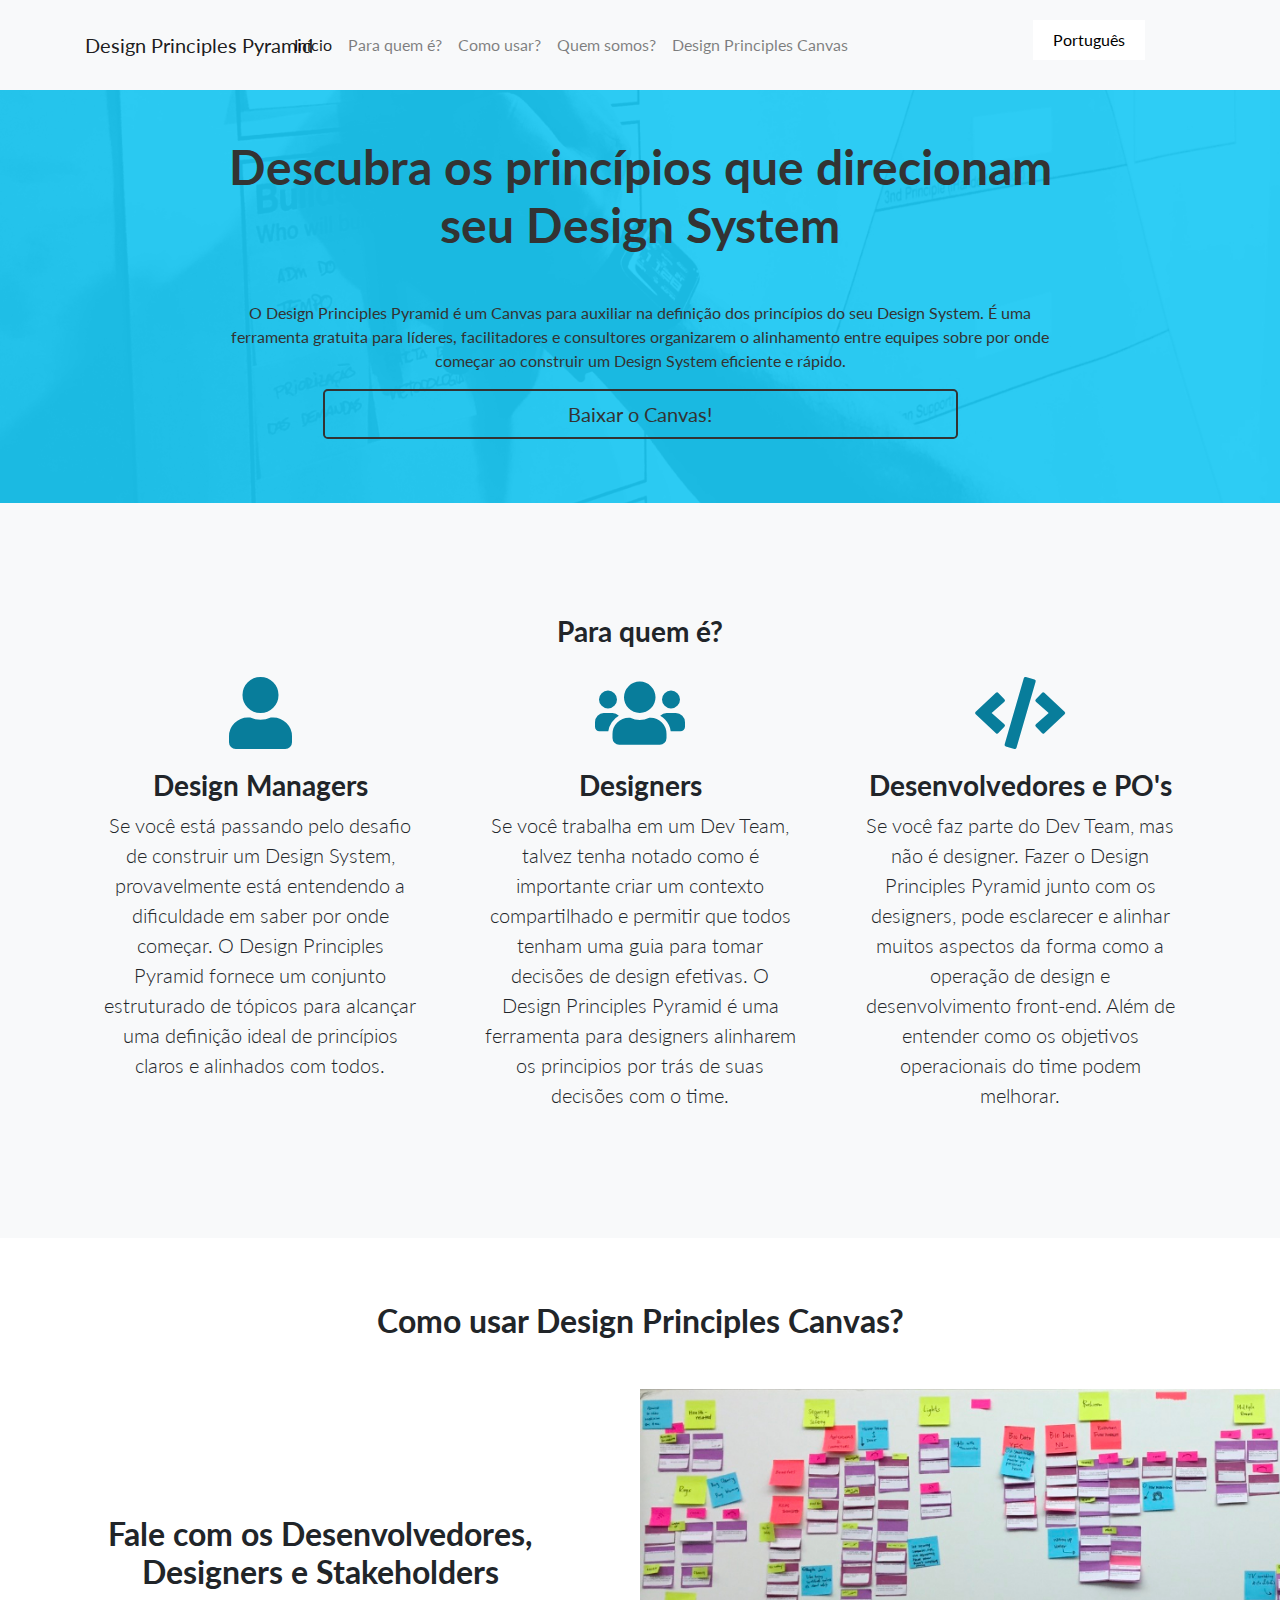
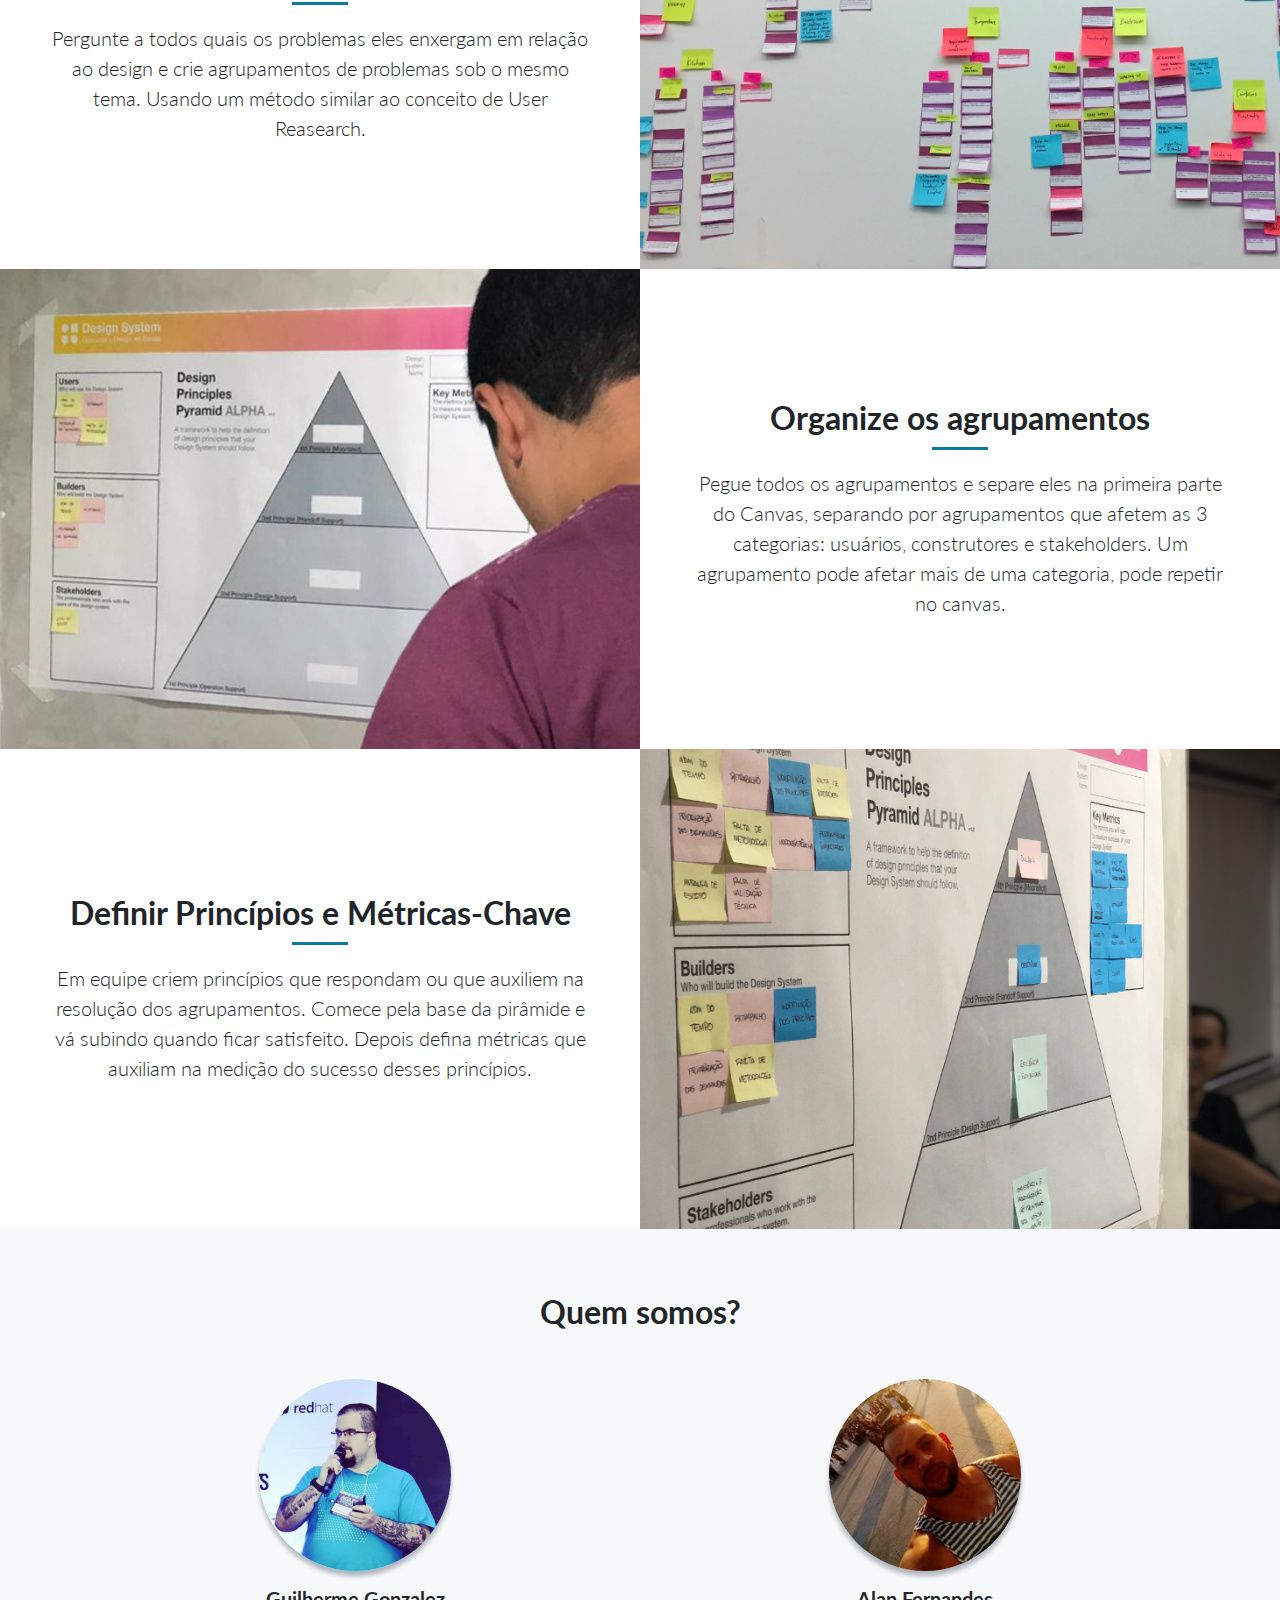
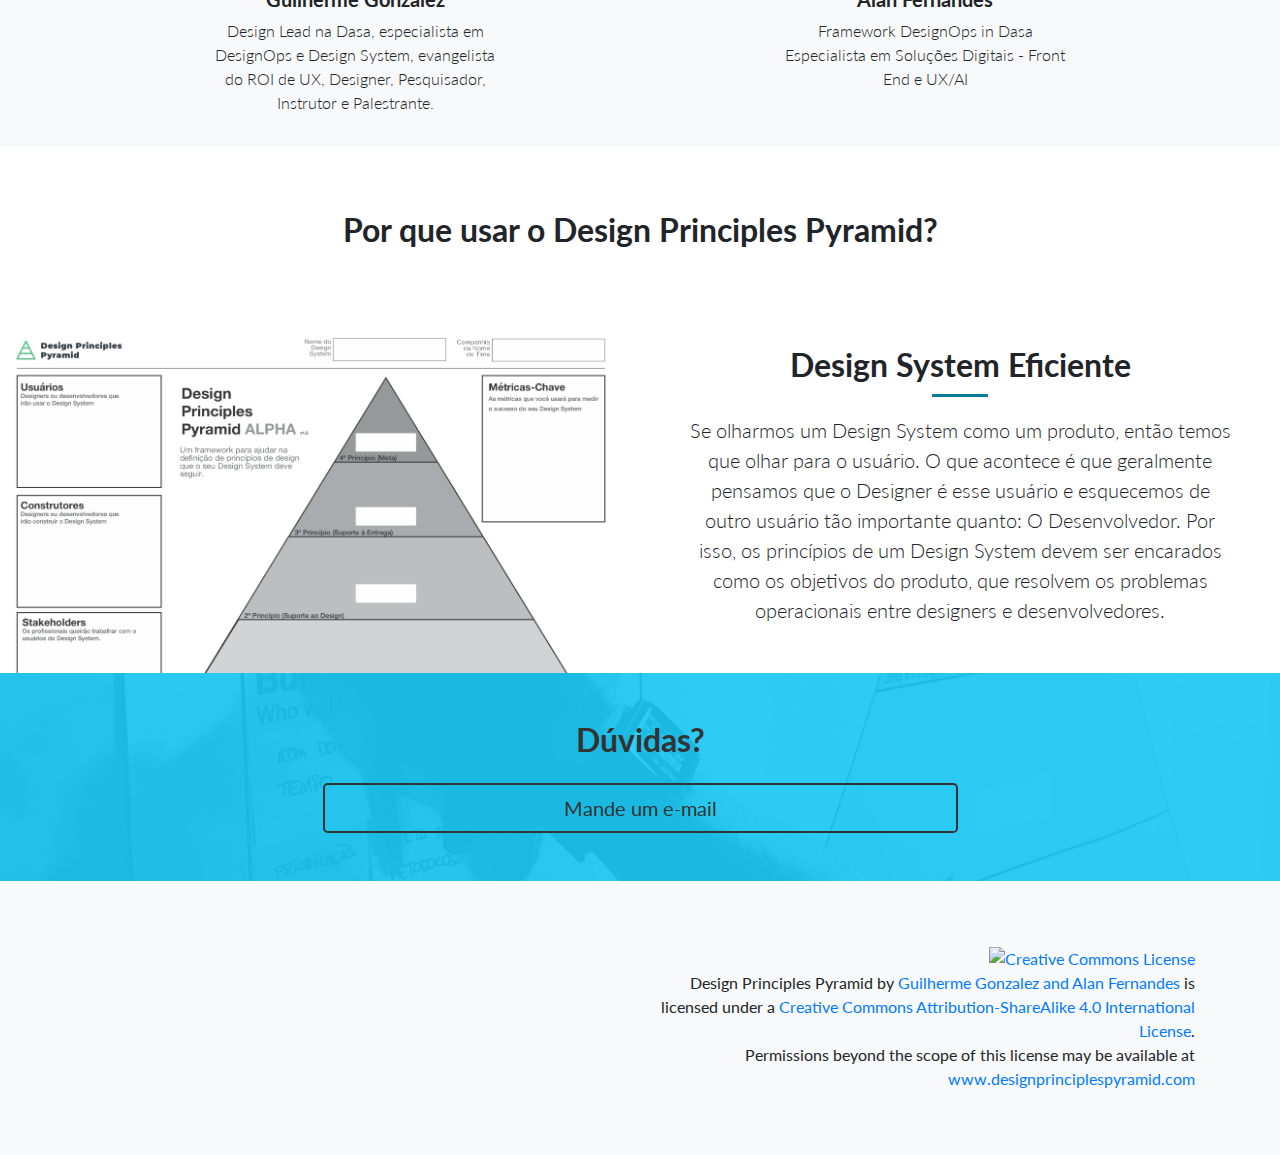
==== index.html @ 5941005e "correção de erro" ====
<!DOCTYPE html>
<html lang="en">

<head>

  <meta charset="utf-8">
  <meta name="viewport" content="width=device-width, initial-scale=1, shrink-to-fit=no">
  <meta name="description" content="">
  <meta name="author" content="">

  <title>Design Principles Pyramid</title>

  <!-- Bootstrap core CSS -->
  <link href="vendor/bootstrap/css/bootstrap.min.css" rel="stylesheet">

  <!-- Custom fonts for this template -->
  <link href="vendor/fontawesome-free/css/all.min.css" rel="stylesheet">
  <link href="vendor/simple-line-icons/css/simple-line-icons.css" rel="stylesheet" type="text/css">
  <link href="https://fonts.googleapis.com/css?family=Lato:300,400,700,300italic,400italic,700italic" rel="stylesheet" type="text/css">

  <!-- Custom styles for this template -->
  <link href="css/landing-page.min.css" rel="stylesheet">

</head>

<body>

  <!-- Navigation -->
  <nav class="navbar navbar-light bg-light static-top">
    <div class="container">
      
      <!-- START MENU NAVBAR -->
      <nav class="navbar navbar-expand-lg navbar-light bg-light">
          <a class="navbar-brand" href="#" title="Design Principles Pyramid">Design Principles Pyramid </a>

          <button class="navbar-toggler" type="button" data-toggle="collapse" data-target="#navbarNav" aria-controls="navbarNav" aria-expanded="false" aria-label="Toggle navigation">
            <span class="navbar-toggler-icon"></span>
          </button>
          <div class="collapse navbar-collapse" id="navbarNav">
            <ul class="navbar-nav">
              <li class="nav-item active">
                <a class="nav-link scroll" href="#Home" title="Home">Início <span class="sr-only">(current)</span></a>
              </li>
              <li class="nav-item">
                <a class="nav-link scroll" href="#WhoIsItFor" title="Who Is It For">Para quem é?</a>
              </li>
              <li class="nav-item">
                <a class="nav-link scroll" href="#RunTheTeamCanvas" title="Run The Team Canvas Session">Como usar?</a>
              </li>
              <li class="nav-item">
                <a class="nav-link scroll" href="#WhoAreWe" title="Who are we">Quem somos?</a>
              </li>
              <li class="nav-item">
                <a class="nav-link scroll" href="#DesignPrinciplesCanvas" title="Design Principles Canvas">Design Principles Canvas</a>
              </li>
            </ul>
          </div>          
          <ul class="languagepicker">
            <a href="index.html"><li>Português</li></a>
              <a href="index-en.html"><li>Inglês</li></a>
          </ul>
      </nav>
      <!-- END MENU NAVBAR -->

    </div>
  </nav>

  <!-- Masthead -->
  <header class="masthead text-white text-center" id="Home">
    <div class="overlay"></div>
    <div class="container">
      <div class="row">
        <div class="col-xl-9 mx-auto">
          <h1 class="mb-5">Descubra os princípios que direcionam seu Design System</h1>
          <p>O Design Principles Pyramid é um Canvas para auxiliar na definição dos princípios do seu Design System. É uma ferramenta gratuita para líderes, facilitadores e consultores organizarem o alinhamento entre equipes sobre por onde começar ao construir um Design System eficiente e rápido.</p>     
        </div>
        <div class="col-md-10 col-lg-8 col-xl-7 mx-auto">
          <form>
            <div class="form-row">
              <div class="col-12 col-md-12">
                <a class="btn btn-block btn-lg btn-primary" target="_blank" href="https://www.dropbox.com/sh/3nd4alotofwkqlc/AADh7vKGrW1zFBI37bjqdGcra?dl=0">Baixar o Canvas!</a>
              </div>
            </div>
          </form>
        </div>
      </div>
    </div>
  </header>

  <!-- Icons Grid -->
  <section class="features-icons bg-light text-center" id="WhoIsItFor">
    <div class="container">
      <div class="row">
        <div class="col-lg-12">
            <h3>Para quem é?<br /></h3>
        </div>
      </div>
      <div class="row">
        <div class="col-lg-4">
          <div class="features-icons-item mx-auto mb-5 mb-lg-0 mb-lg-3">
            <div class="features-icons-icon d-flex">
              <i class="fas fa-user m-auto text-primary"></i>
            </div>
            <h3>Design Managers</h3>
            <p class="lead mb-0">Se você está passando pelo desafio de construir um Design System, provavelmente está entendendo a dificuldade em saber por onde começar. O Design Principles Pyramid fornece um conjunto estruturado de tópicos para alcançar uma definição ideal de princípios claros e alinhados com todos.</p>
          </div>
        </div>
        <div class="col-lg-4">
          <div class="features-icons-item mx-auto mb-5 mb-lg-0 mb-lg-3">
            <div class="features-icons-icon d-flex">
              <i class="fas fa-users m-auto text-primary"></i>
            </div>
            <h3>Designers</h3>
            <p class="lead mb-0">Se você trabalha em um Dev Team, talvez tenha notado como é importante criar um contexto compartilhado e permitir que todos tenham uma guia para tomar decisões de design efetivas. O Design Principles Pyramid é uma ferramenta para designers alinharem os principios por trás de suas decisões com o time.</p>
          </div>
        </div>
        <div class="col-lg-4">
          <div class="features-icons-item mx-auto mb-0 mb-lg-3">
            <div class="features-icons-icon d-flex">
              <i class="fas fa-code m-auto text-primary"></i>
            </div>
            <h3>Desenvolvedores e PO's</h3>
            <p class="lead mb-0">Se você faz parte do Dev Team, mas não é designer. Fazer o Design Principles Pyramid junto com os designers, pode esclarecer e alinhar muitos aspectos da forma como a operação de design e desenvolvimento front-end. Além de  entender como os objetivos operacionais do time podem melhorar.</p>
          </div>
        </div>
      </div>
    </div>
  </section>

  <!-- Image Showcases -->
  <section class="showcase text-center" id="RunTheTeamCanvas">
    <div class="container-fluid p-0">
        <h2 class="mb-5">Como usar Design Principles Canvas?</h2>
      <div class="row no-gutters">
        <div class="col-lg-6 order-lg-2 text-white showcase-img" style="background-image: url('img/meeting1.jpg');"></div>
        <div class="col-lg-6 order-lg-1 my-auto showcase-text">
          <h2>Fale com os Desenvolvedores, Designers e Stakeholders<div class="makerline"></div></h2>
          <p class="lead mb-0">Pergunte a todos quais os problemas eles enxergam em relação ao design e crie agrupamentos de problemas sob o mesmo tema. Usando um método similar ao conceito de User Reasearch.</p>
        </div>
      </div>
      <div class="row no-gutters">
        <div class="col-lg-6 text-white showcase-img" style="background-image: url('img/team.jpg');"></div>
        <div class="col-lg-6 my-auto showcase-text">
          <h2>Organize os agrupamentos<div class="makerline"></div></h2>
          <p class="lead mb-0">Pegue todos os agrupamentos e separe eles na primeira parte do Canvas, separando por agrupamentos que afetem as 3 categorias: usuários, construtores e stakeholders. Um agrupamento pode afetar mais de uma categoria, pode repetir no canvas.</p>
        </div>
      </div>
      <div class="row no-gutters">
        <div class="col-lg-6 order-lg-2 text-white showcase-img" style="background-image: url('img/training.jpg');"></div>
        <div class="col-lg-6 order-lg-1 my-auto showcase-text">
          <h2>Definir Princípios e Métricas-Chave<div class="makerline"></div></h2>
          <p class="lead mb-0">Em equipe criem princípios que respondam ou que auxiliem na resolução dos agrupamentos. Comece pela base da pirâmide e vá subindo quando ficar satisfeito. Depois defina métricas que auxiliam na medição do sucesso desses princípios.</p>
        </div>
      </div>
    </div>
  </section>

  <!-- Testimonials -->
  <section class="testimonials text-center bg-light" id="WhoAreWe">
    <div class="container">
      <h2 class="mb-5">Quem somos?</h2>
      <div class="row">
        <div class="col-lg-6">
          <div class="testimonial-item mx-auto mb-5 mb-lg-0">
              <img class="img-fluid rounded-circle mb-3" src="img/gui.jpeg" alt="Guilherme Gonzalez">
              <h5>Guilherme Gonzalez</h5>
              <p class="font-weight-light mb-0">Design Lead na Dasa, especialista em DesignOps e Design System, evangelista do ROI de UX, Designer, Pesquisador, Instrutor e Palestrante.</p>
          </div>
        </div>
        <div class="col-lg-6">
          <div class="testimonial-item mx-auto mb-5 mb-lg-0">
            <img class="img-fluid rounded-circle mb-3" src="img/alan.jpeg" alt="Alan Fernandes">
            <h5>Alan Fernandes</h5>
            <p class="font-weight-light mb-0">Framework DesignOps in Dasa </br> Especialista em Soluções Digitais - Front End e UX/AI</p>
          </div>
        </div>
        
      </div>
    </div>
  </section>

  <!-- Image Design Principles Canvas -->
  <section class="ds-canvas text-center" id="DesignPrinciplesCanvas">
      <div class="container-fluid p-0">
        <h2 class="mb-5">Por que usar o Design Principles Pyramid?</h2>
        
        <div class="row no-gutters">
          <div class="col-lg-6 text-white showcase-img" style="background-image: url('img/dpp-pt.png'); background-size: 90%; background-repeat: no-repeat; background-position: 10px 35px;"></div>
          <div class="col-lg-6 my-auto showcase-text">
            <h2>Design System Eficiente<div class="makerline"></div></h2>
            <p class="lead mb-0">Se olharmos um Design System como um produto, então temos que olhar para o usuário. O que acontece é que geralmente pensamos que o Designer é esse usuário e esquecemos de outro usuário tão importante quanto: O Desenvolvedor. Por isso, os princípios de um Design System devem ser encarados como os objetivos do produto, que resolvem os problemas operacionais entre designers e desenvolvedores.</p>
          </div>
        </div>
       
      </div>
    </section>

  <!-- Call to Action -->
  <section class="call-to-action text-white text-center">
    <div class="overlay"></div>
    <div class="container">
      <div class="row">
        <div class="col-xl-9 mx-auto">
          <h2 class="mb-4">Dúvidas?</h2>
        </div>
        <div class="col-md-10 col-lg-8 col-xl-7 mx-auto">
          <form>
            <div class="form-row">
              <div class="col-12 col-md-12">
                <a href="mailto:guiperezgo@gmail.com" class="btn btn-block btn-lg btn-primary" target="_top">Mande um e-mail</a>              </div>
            </div>
          </form>
        </div>
      </div>
    </div>
  </section>

  <!-- Footer -->
  <footer class="footer bg-light">
    <div class="container">
      <div class="row">
        <div class="col-lg-6 h-100 text-center text-lg-left my-auto">
        </div>
        <div class="col-lg-6 h-100 text-center text-lg-right my-auto">
          <a rel="license" href="http://creativecommons.org/licenses/by-sa/4.0/"><img alt="Creative Commons License" style="border-width:0" src="https://i.creativecommons.org/l/by-sa/4.0/88x31.png" /></a><br /><span xmlns:dct="http://purl.org/dc/terms/" href="http://purl.org/dc/dcmitype/StillImage" property="dct:title" rel="dct:type">Design Principles Pyramid</span> by <a xmlns:cc="http://creativecommons.org/ns#" href="www.designprinciplespyramid.com" property="cc:attributionName" rel="cc:attributionURL">Guilherme Gonzalez and Alan Fernandes</a> is licensed under a <a rel="license" href="http://creativecommons.org/licenses/by-sa/4.0/">Creative Commons Attribution-ShareAlike 4.0 International License</a>.<br />Permissions beyond the scope of this license may be available at <a xmlns:cc="http://creativecommons.org/ns#" href="www.designprinciplespyramid.com" rel="cc:morePermissions">www.designprinciplespyramid.com</a>
        </div>
      </div>
    </div>
  </footer>


  <!-- Bootstrap core JavaScript -->
  <script>
      // Ancora Links for Menu Principal

      $(document).ready(function() {
        $(".scroll").click(function(e){
        event.preventDefault();
        $('html,body').animate({scrollTop:$(this.hash).offset().top},1000);
        });
      });

      
  </script>
    
  <script src="vendor/jquery/jquery.min.js"></script>
  <script src="vendor/bootstrap/js/bootstrap.bundle.min.js"></script>

  
</body>

</html>
---- vendor/simple-line-icons/css/simple-line-icons.css ----
@font-face {
  font-family: 'simple-line-icons';
  src: url('../fonts/Simple-Line-Icons.eot?v=2.4.0');
  src: url('../fonts/Simple-Line-Icons.eot?v=2.4.0#iefix') format('embedded-opentype'), url('../fonts/Simple-Line-Icons.woff2?v=2.4.0') format('woff2'), url('../fonts/Simple-Line-Icons.ttf?v=2.4.0') format('truetype'), url('../fonts/Simple-Line-Icons.woff?v=2.4.0') format('woff'), url('../fonts/Simple-Line-Icons.svg?v=2.4.0#simple-line-icons') format('svg');
  font-weight: normal;
  font-style: normal;
}
/*
 Use the following CSS code if you want to have a class per icon.
 Instead of a list of all class selectors, you can use the generic [class*="icon-"] selector, but it's slower:
*/
.icon-user,
.icon-people,
.icon-user-female,
.icon-user-follow,
.icon-user-following,
.icon-user-unfollow,
.icon-login,
.icon-logout,
.icon-emotsmile,
.icon-phone,
.icon-call-end,
.icon-call-in,
.icon-call-out,
.icon-map,
.icon-location-pin,
.icon-direction,
.icon-directions,
.icon-compass,
.icon-layers,
.icon-menu,
.icon-list,
.icon-options-vertical,
.icon-options,
.icon-arrow-down,
.icon-arrow-left,
.icon-arrow-right,
.icon-arrow-up,
.icon-arrow-up-circle,
.icon-arrow-left-circle,
.icon-arrow-right-circle,
.icon-arrow-down-circle,
.icon-check,
.icon-clock,
.icon-plus,
.icon-minus,
.icon-close,
.icon-event,
.icon-exclamation,
.icon-organization,
.icon-trophy,
.icon-screen-smartphone,
.icon-screen-desktop,
.icon-plane,
.icon-notebook,
.icon-mustache,
.icon-mouse,
.icon-magnet,
.icon-energy,
.icon-disc,
.icon-cursor,
.icon-cursor-move,
.icon-crop,
.icon-chemistry,
.icon-speedometer,
.icon-shield,
.icon-screen-tablet,
.icon-magic-wand,
.icon-hourglass,
.icon-graduation,
.icon-ghost,
.icon-game-controller,
.icon-fire,
.icon-eyeglass,
.icon-envelope-open,
.icon-envelope-letter,
.icon-bell,
.icon-badge,
.icon-anchor,
.icon-wallet,
.icon-vector,
.icon-speech,
.icon-puzzle,
.icon-printer,
.icon-present,
.icon-playlist,
.icon-pin,
.icon-picture,
.icon-handbag,
.icon-globe-alt,
.icon-globe,
.icon-folder-alt,
.icon-folder,
.icon-film,
.icon-feed,
.icon-drop,
.icon-drawer,
.icon-docs,
.icon-doc,
.icon-diamond,
.icon-cup,
.icon-calculator,
.icon-bubbles,
.icon-briefcase,
.icon-book-open,
.icon-basket-loaded,
.icon-basket,
.icon-bag,
.icon-action-undo,
.icon-action-redo,
.icon-wrench,
.icon-umbrella,
.icon-trash,
.icon-tag,
.icon-support,
.icon-frame,
.icon-size-fullscreen,
.icon-size-actual,
.icon-shuffle,
.icon-share-alt,
.icon-share,
.icon-rocket,
.icon-question,
.icon-pie-chart,
.icon-pencil,
.icon-note,
.icon-loop,
.icon-home,
.icon-grid,
.icon-graph,
.icon-microphone,
.icon-music-tone-alt,
.icon-music-tone,
.icon-earphones-alt,
.icon-earphones,
.icon-equalizer,
.icon-like,
.icon-dislike,
.icon-control-start,
.icon-control-rewind,
.icon-control-play,
.icon-control-pause,
.icon-control-forward,
.icon-control-end,
.icon-volume-1,
.icon-volume-2,
.icon-volume-off,
.icon-calendar,
.icon-bulb,
.icon-chart,
.icon-ban,
.icon-bubble,
.icon-camrecorder,
.icon-camera,
.icon-cloud-download,
.icon-cloud-upload,
.icon-envelope,
.icon-eye,
.icon-flag,
.icon-heart,
.icon-info,
.icon-key,
.icon-link,
.icon-lock,
.icon-lock-open,
.icon-magnifier,
.icon-magnifier-add,
.icon-magnifier-remove,
.icon-paper-clip,
.icon-paper-plane,
.icon-power,
.icon-refresh,
.icon-reload,
.icon-settings,
.icon-star,
.icon-symbol-female,
.icon-symbol-male,
.icon-target,
.icon-credit-card,
.icon-paypal,
.icon-social-tumblr,
.icon-social-twitter,
.icon-social-facebook,
.icon-social-instagram,
.icon-social-linkedin,
.icon-social-pinterest,
.icon-social-github,
.icon-social-google,
.icon-social-reddit,
.icon-social-skype,
.icon-social-dribbble,
.icon-social-behance,
.icon-social-foursqare,
.icon-social-soundcloud,
.icon-social-spotify,
.icon-social-stumbleupon,
.icon-social-youtube,
.icon-social-dropbox,
.icon-social-vkontakte,
.icon-social-steam {
  font-family: 'simple-line-icons';
  speak: none;
  font-style: normal;
  font-weight: normal;
  font-variant: normal;
  text-transform: none;
  line-height: 1;
  /* Better Font Rendering =========== */
  -webkit-font-smoothing: antialiased;
  -moz-osx-font-smoothing: grayscale;
}
.icon-user:before {
  content: "\e005";
}
.icon-people:before {
  content: "\e001";
}
.icon-user-female:before {
  content: "\e000";
}
.icon-user-follow:before {
  content: "\e002";
}
.icon-user-following:before {
  content: "\e003";
}
.icon-user-unfollow:before {
  content: "\e004";
}
.icon-login:before {
  content: "\e066";
}
.icon-logout:before {
  content: "\e065";
}
.icon-emotsmile:before {
  content: "\e021";
}
.icon-phone:before {
  content: "\e600";
}
.icon-call-end:before {
  content: "\e048";
}
.icon-call-in:before {
  content: "\e047";
}
.icon-call-out:before {
  content: "\e046";
}
.icon-map:before {
  content: "\e033";
}
.icon-location-pin:before {
  content: "\e096";
}
.icon-direction:before {
  content: "\e042";
}
.icon-directions:before {
  content: "\e041";
}
.icon-compass:before {
  content: "\e045";
}
.icon-layers:before {
  content: "\e034";
}
.icon-menu:before {
  content: "\e601";
}
.icon-list:before {
  content: "\e067";
}
.icon-options-vertical:before {
  content: "\e602";
}
.icon-options:before {
  content: "\e603";
}
.icon-arrow-down:before {
  content: "\e604";
}
.icon-arrow-left:before {
  content: "\e605";
}
.icon-arrow-right:before {
  content: "\e606";
}
.icon-arrow-up:before {
  content: "\e607";
}
.icon-arrow-up-circle:before {
  content: "\e078";
}
.icon-arrow-left-circle:before {
  content: "\e07a";
}
.icon-arrow-right-circle:before {
  content: "\e079";
}
.icon-arrow-down-circle:before {
  content: "\e07b";
}
.icon-check:before {
  content: "\e080";
}
.icon-clock:before {
  content: "\e081";
}
.icon-plus:before {
  content: "\e095";
}
.icon-minus:before {
  content: "\e615";
}
.icon-close:before {
  content: "\e082";
}
.icon-event:before {
  content: "\e619";
}
.icon-exclamation:before {
  content: "\e617";
}
.icon-organization:before {
  content: "\e616";
}
.icon-trophy:before {
  content: "\e006";
}
.icon-screen-smartphone:before {
  content: "\e010";
}
.icon-screen-desktop:before {
  content: "\e011";
}
.icon-plane:before {
  content: "\e012";
}
.icon-notebook:before {
  content: "\e013";
}
.icon-mustache:before {
  content: "\e014";
}
.icon-mouse:before {
  content: "\e015";
}
.icon-magnet:before {
  content: "\e016";
}
.icon-energy:before {
  content: "\e020";
}
.icon-disc:before {
  content: "\e022";
}
.icon-cursor:before {
  content: "\e06e";
}
.icon-cursor-move:before {
  content: "\e023";
}
.icon-crop:before {
  content: "\e024";
}
.icon-chemistry:before {
  content: "\e026";
}
.icon-speedometer:before {
  content: "\e007";
}
.icon-shield:before {
  content: "\e00e";
}
.icon-screen-tablet:before {
  content: "\e00f";
}
.icon-magic-wand:before {
  content: "\e017";
}
.icon-hourglass:before {
  content: "\e018";
}
.icon-graduation:before {
  content: "\e019";
}
.icon-ghost:before {
  content: "\e01a";
}
.icon-game-controller:before {
  content: "\e01b";
}
.icon-fire:before {
  content: "\e01c";
}
.icon-eyeglass:before {
  content: "\e01d";
}
.icon-envelope-open:before {
  content: "\e01e";
}
.icon-envelope-letter:before {
  content: "\e01f";
}
.icon-bell:before {
  content: "\e027";
}
.icon-badge:before {
  content: "\e028";
}
.icon-anchor:before {
  content: "\e029";
}
.icon-wallet:before {
  content: "\e02a";
}
.icon-vector:before {
  content: "\e02b";
}
.icon-speech:before {
  content: "\e02c";
}
.icon-puzzle:before {
  content: "\e02d";
}
.icon-printer:before {
  content: "\e02e";
}
.icon-present:before {
  content: "\e02f";
}
.icon-playlist:before {
  content: "\e030";
}
.icon-pin:before {
  content: "\e031";
}
.icon-picture:before {
  content: "\e032";
}
.icon-handbag:before {
  content: "\e035";
}
.icon-globe-alt:before {
  content: "\e036";
}
.icon-globe:before {
  content: "\e037";
}
.icon-folder-alt:before {
  content: "\e039";
}
.icon-folder:before {
  content: "\e089";
}
.icon-film:before {
  content: "\e03a";
}
.icon-feed:before {
  content: "\e03b";
}
.icon-drop:before {
  content: "\e03e";
}
.icon-drawer:before {
  content: "\e03f";
}
.icon-docs:before {
  content: "\e040";
}
.icon-doc:before {
  content: "\e085";
}
.icon-diamond:before {
  content: "\e043";
}
.icon-cup:before {
  content: "\e044";
}
.icon-calculator:before {
  content: "\e049";
}
.icon-bubbles:before {
  content: "\e04a";
}
.icon-briefcase:before {
  content: "\e04b";
}
.icon-book-open:before {
  content: "\e04c";
}
.icon-basket-loaded:before {
  content: "\e04d";
}
.icon-basket:before {
  content: "\e04e";
}
.icon-bag:before {
  content: "\e04f";
}
.icon-action-undo:before {
  content: "\e050";
}
.icon-action-redo:before {
  content: "\e051";
}
.icon-wrench:before {
  content: "\e052";
}
.icon-umbrella:before {
  content: "\e053";
}
.icon-trash:before {
  content: "\e054";
}
.icon-tag:before {
  content: "\e055";
}
.icon-support:before {
  content: "\e056";
}
.icon-frame:before {
  content: "\e038";
}
.icon-size-fullscreen:before {
  content: "\e057";
}
.icon-size-actual:before {
  content: "\e058";
}
.icon-shuffle:before {
  content: "\e059";
}
.icon-share-alt:before {
  content: "\e05a";
}
.icon-share:before {
  content: "\e05b";
}
.icon-rocket:before {
  content: "\e05c";
}
.icon-question:before {
  content: "\e05d";
}
.icon-pie-chart:before {
  content: "\e05e";
}
.icon-pencil:before {
  content: "\e05f";
}
.icon-note:before {
  content: "\e060";
}
.icon-loop:before {
  content: "\e064";
}
.icon-home:before {
  content: "\e069";
}
.icon-grid:before {
  content: "\e06a";
}
.icon-graph:before {
  content: "\e06b";
}
.icon-microphone:before {
  content: "\e063";
}
.icon-music-tone-alt:before {
  content: "\e061";
}
.icon-music-tone:before {
  content: "\e062";
}
.icon-earphones-alt:before {
  content: "\e03c";
}
.icon-earphones:before {
  content: "\e03d";
}
.icon-equalizer:before {
  content: "\e06c";
}
.icon-like:before {
  content: "\e068";
}
.icon-dislike:before {
  content: "\e06d";
}
.icon-control-start:before {
  content: "\e06f";
}
.icon-control-rewind:before {
  content: "\e070";
}
.icon-control-play:before {
  content: "\e071";
}
.icon-control-pause:before {
  content: "\e072";
}
.icon-control-forward:before {
  content: "\e073";
}
.icon-control-end:before {
  content: "\e074";
}
.icon-volume-1:before {
  content: "\e09f";
}
.icon-volume-2:before {
  content: "\e0a0";
}
.icon-volume-off:before {
  content: "\e0a1";
}
.icon-calendar:before {
  content: "\e075";
}
.icon-bulb:before {
  content: "\e076";
}
.icon-chart:before {
  content: "\e077";
}
.icon-ban:before {
  content: "\e07c";
}
.icon-bubble:before {
  content: "\e07d";
}
.icon-camrecorder:before {
  content: "\e07e";
}
.icon-camera:before {
  content: "\e07f";
}
.icon-cloud-download:before {
  content: "\e083";
}
.icon-cloud-upload:before {
  content: "\e084";
}
.icon-envelope:before {
  content: "\e086";
}
.icon-eye:before {
  content: "\e087";
}
.icon-flag:before {
  content: "\e088";
}
.icon-heart:before {
  content: "\e08a";
}
.icon-info:before {
  content: "\e08b";
}
.icon-key:before {
  content: "\e08c";
}
.icon-link:before {
  content: "\e08d";
}
.icon-lock:before {
  content: "\e08e";
}
.icon-lock-open:before {
  content: "\e08f";
}
.icon-magnifier:before {
  content: "\e090";
}
.icon-magnifier-add:before {
  content: "\e091";
}
.icon-magnifier-remove:before {
  content: "\e092";
}
.icon-paper-clip:before {
  content: "\e093";
}
.icon-paper-plane:before {
  content: "\e094";
}
.icon-power:before {
  content: "\e097";
}
.icon-refresh:before {
  content: "\e098";
}
.icon-reload:before {
  content: "\e099";
}
.icon-settings:before {
  content: "\e09a";
}
.icon-star:before {
  content: "\e09b";
}
.icon-symbol-female:before {
  content: "\e09c";
}
.icon-symbol-male:before {
  content: "\e09d";
}
.icon-target:before {
  content: "\e09e";
}
.icon-credit-card:before {
  content: "\e025";
}
.icon-paypal:before {
  content: "\e608";
}
.icon-social-tumblr:before {
  content: "\e00a";
}
.icon-social-twitter:before {
  content: "\e009";
}
.icon-social-facebook:before {
  content: "\e00b";
}
.icon-social-instagram:before {
  content: "\e609";
}
.icon-social-linkedin:before {
  content: "\e60a";
}
.icon-social-pinterest:before {
  content: "\e60b";
}
.icon-social-github:before {
  content: "\e60c";
}
.icon-social-google:before {
  content: "\e60d";
}
.icon-social-reddit:before {
  content: "\e60e";
}
.icon-social-skype:before {
  content: "\e60f";
}
.icon-social-dribbble:before {
  content: "\e00d";
}
.icon-social-behance:before {
  content: "\e610";
}
.icon-social-foursqare:before {
  content: "\e611";
}
.icon-social-soundcloud:before {
  content: "\e612";
}
.icon-social-spotify:before {
  content: "\e613";
}
.icon-social-stumbleupon:before {
  content: "\e614";
}
.icon-social-youtube:before {
  content: "\e008";
}
.icon-social-dropbox:before {
  content: "\e00c";
}
.icon-social-vkontakte:before {
  content: "\e618";
}
.icon-social-steam:before {
  content: "\e620";
}
---- css/landing-page.min.css ----
/*!
 * Content Design Principles - SAO PAULO / BRASIL  - Landing Page v1.0
 * Copyright 2019 Design Principles
 * Autors: ALAN FERNANDES E GUILHERME GONZALEZ
 */
 body {
    font-family: Lato,'Helvetica Neue',Helvetica,Arial,sans-serif
}

h1,h2,h3,h4,h5,h6 {
    font-family: Lato,'Helvetica Neue',Helvetica,Arial,sans-serif;
    font-weight: 700
}

header.masthead {
    position: relative;
    background-color: #18C9F5;
    padding-bottom: 8rem;
}

header.masthead .overlay {
    position: absolute;
    background-color: #18C9F5;
    height: 100%;
    width: 100%;
    top: 0;
    left: 0;
    opacity: 0.1;
    background: url(../img/bg-banner-1.png) no-repeat center center;
    background-size: cover;
}

header.masthead h1 {
    font-size: 2rem;
    color: #333333;
}

header.masthead p{
    color: #333333;
}

.languagepicker {
	background-color: #FFF;
	display: inline-block;
	padding: 0;
	height: 40px;
	overflow: hidden;
	transition: all .3s ease;
	margin: 0 50px 10px 0;
	vertical-align: top;
	float: left;
}

.languagepicker:hover {
	/* don't forget the 1px border */
	height: 81px;
}

.languagepicker a{
	color: #000;
	text-decoration: none;
}

.languagepicker li {
	display: block;
	padding: 0px 20px;
	line-height: 40px;
	border-top: 1px solid #EEE;
}

.languagepicker li:hover{
	background-color: #EEE;
}

.languagepicker a:first-child li {
	border: none;
	background: #FFF !important;
}

.languagepicker li img {
	margin-right: 5px;
}

.roundborders {
	border-radius: 5px;
}

.large:hover {
	/* 
	don't forget the 1px border!
	The first language is 40px heigh, 
	the others are 41px
	*/
	height: 245px;
}

.form-control-lg {
    height: calc(1.5em + 1rem + 4px);
    padding: 0.5rem 1rem;
    font-size: 1.25rem;
    line-height: 1.5;
    border-radius: .3rem;
    border: 2px solid #333;
}

@media (min-width: 1382px)  {
    header.masthead {
        padding-top:12rem;
        padding-bottom: 12rem
    }

    header.masthead h1 {
        font-size: 3rem
    }

    .bg-light {
        background-color: #f8f9fa!important;
        padding: 0px;
        width: 100%;
        padding: 10px 0px;
    }
    
    .navbar-light .navbar-brand {
        color: rgba(0,0,0,.9);
        width: 185px;
    }
    
    .navbar-light .navbar-toggler{
        border: 0px;
    }

    .showcase .showcase-text, .ds-canvas .showcase-text  {
        padding:7rem
    }
}

@media (min-width: 320px)  {
    header.masthead {
        padding-top: 3rem;
        padding-bottom: 4rem;
    }

    header.masthead h1 {
        font-size: 3rem
    }

    .bg-light {
        background-color: #f8f9fa!important;
        padding: 0px;
        width: 100%;
        padding: 10px 0px;
    }
    
    .navbar-light .navbar-brand {
        color: rgba(0,0,0,.9);
        width: 185px;
    }
    
    .navbar-light .navbar-toggler{
        border: 0px;
    }

    .showcase .showcase-text, .ds-canvas .showcase-text  {
        padding:7rem
    }

    #DesignPrinciplesCanvas .showcase-img{
        background-image: url(img/team-canvas.png);
        background-size: 94% !important;
        background-repeat: no-repeat;
        background-position: 10px 35px;
        min-height: 17rem;
    }

    .showcase, .ds-canvas {
        padding-top: 4rem !important;
    }

    .testimonials {
        padding-top: 4rem;
        padding-bottom: 2rem;
    }

    .call-to-action {
        position: relative;
        background-color: #18C9F5;
        background-size: cover;
        padding-top: 3rem;
        padding-bottom: 3rem;
    }

}

.showcase .showcase-text, .ds-canvas .showcase-text {
    padding: 3rem
}

.showcase .showcase-img, .ds-canvas .showcase-img {
    min-height: 30rem;
    background-size: cover
}

.features-icons {
    padding-top: 7rem;
    padding-bottom: 7rem
}

.features-icons .features-icons-item {
    max-width: 20rem
}

.features-icons .features-icons-item .features-icons-icon {
    height: 7rem
}

.features-icons .features-icons-item .features-icons-icon i {
    font-size: 4.5rem
}

.features-icons .features-icons-item:hover .features-icons-icon i {
    font-size: 5rem
}

.testimonials .testimonial-item {
    max-width: 18rem
}

.testimonials .testimonial-item img {
    max-width: 12rem;
    -webkit-box-shadow: 0 5px 5px 0 #adb5bd;
    box-shadow: 0 5px 5px 0 #adb5bd
}

.call-to-action .overlay {position: absolute;background-color: #18C9F5;height: 100%;width: 100%;top: 0;left: 0;opacity: 0.1;background: url(../img/bg-banner-1.png) no-repeat center center;background-size: cover;}

footer.footer {
    padding-top: 4rem;
    padding-bottom: 4rem
}


/* AJUSTES ESPECIFICOS */
.btn-primary {
    color: #333;
    background-color: transparent;
    border: 2px solid #333;
}

.btn-primary:hover {
    color: #fff;
    background-color: #087D9B;
    border-color: #087D9B;
}

.text-primary {
    color: #087D9B !important;
}

.showcase .showcase-text .makerline, .ds-canvas .showcase-text .makerline{
    background-color: #087D9B;
    width: 56px;
    height: 3px;
    margin-top: 10px !important;
    margin-bottom: 18px !important;
    margin: 0 auto;
}

.call-to-action .mb-4, .call-to-action .my-4 {
    margin-bottom: 1.5rem!important;
    color: #333;
}

.footer .list-inline{
    display: none;
}

.footer .list-inline a{
    color: #333;
}

@media (min-width: 1380px)  {

    .navbar-light .navbar-brand {
        color: rgba(0,0,0,.9);
        width: 231px;
        margin-right: 80px;
    }

    .navbar-light .navbar-toggler{
        border: inherit;
    }

    .bg-light {
        width: 100%;
    }

    header.masthead {
        padding-top: 12rem;
        padding-bottom: 12rem;
    }

    #DesignPrinciplesCanvas .showcase-img{
        background-image: url(img/team-canvas.png);
        background-repeat: no-repeat;
        background-position: 10px 35px;
        height: 500px;
    }

    .ds-canvas {
        padding-top: 7rem !important;
        padding-bottom: 5rem;
        min-height: 800px !important;
    }

    .call-to-action {
        position: relative;
        background-color: #18C9F5;
        background-size: cover;
        padding-top: 7rem;
        padding-bottom: 7rem;
    }

    .testimonials {
        padding-top: 4rem;
        padding-bottom: 2rem;
    }

}
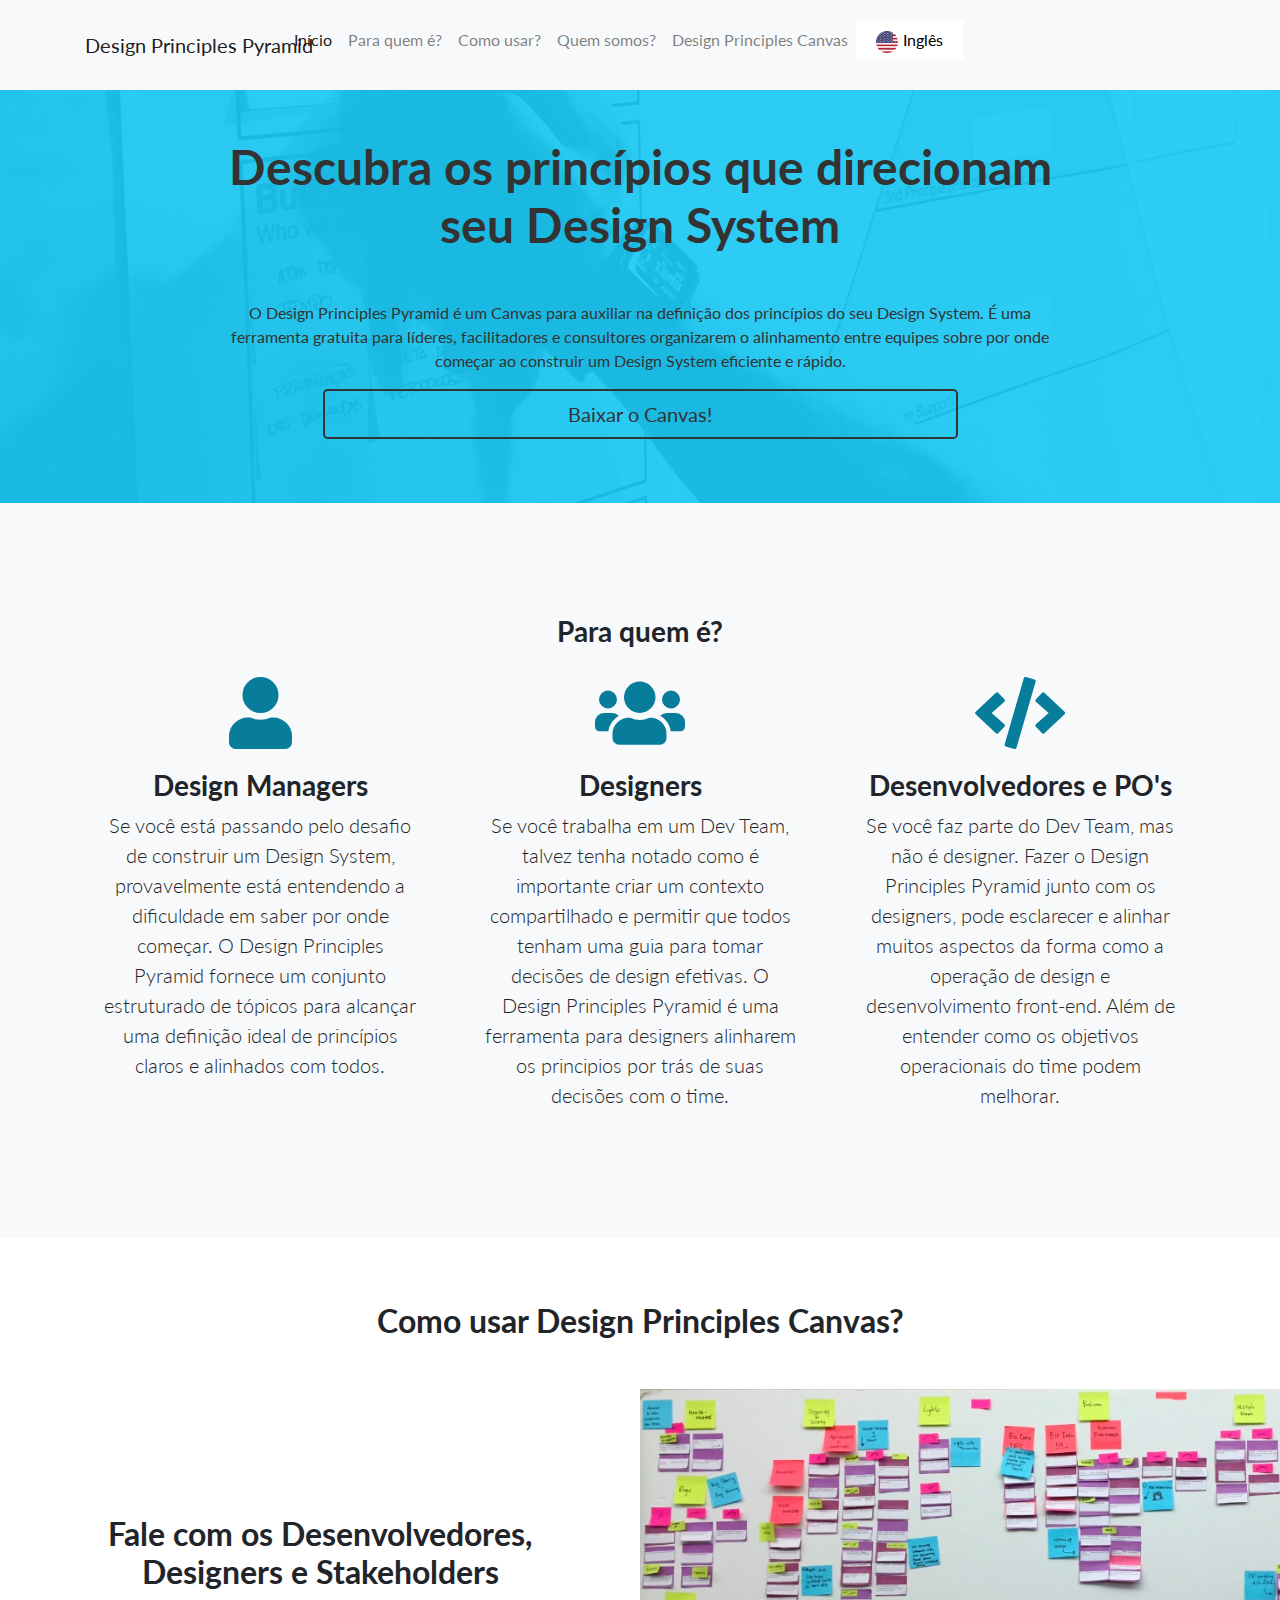
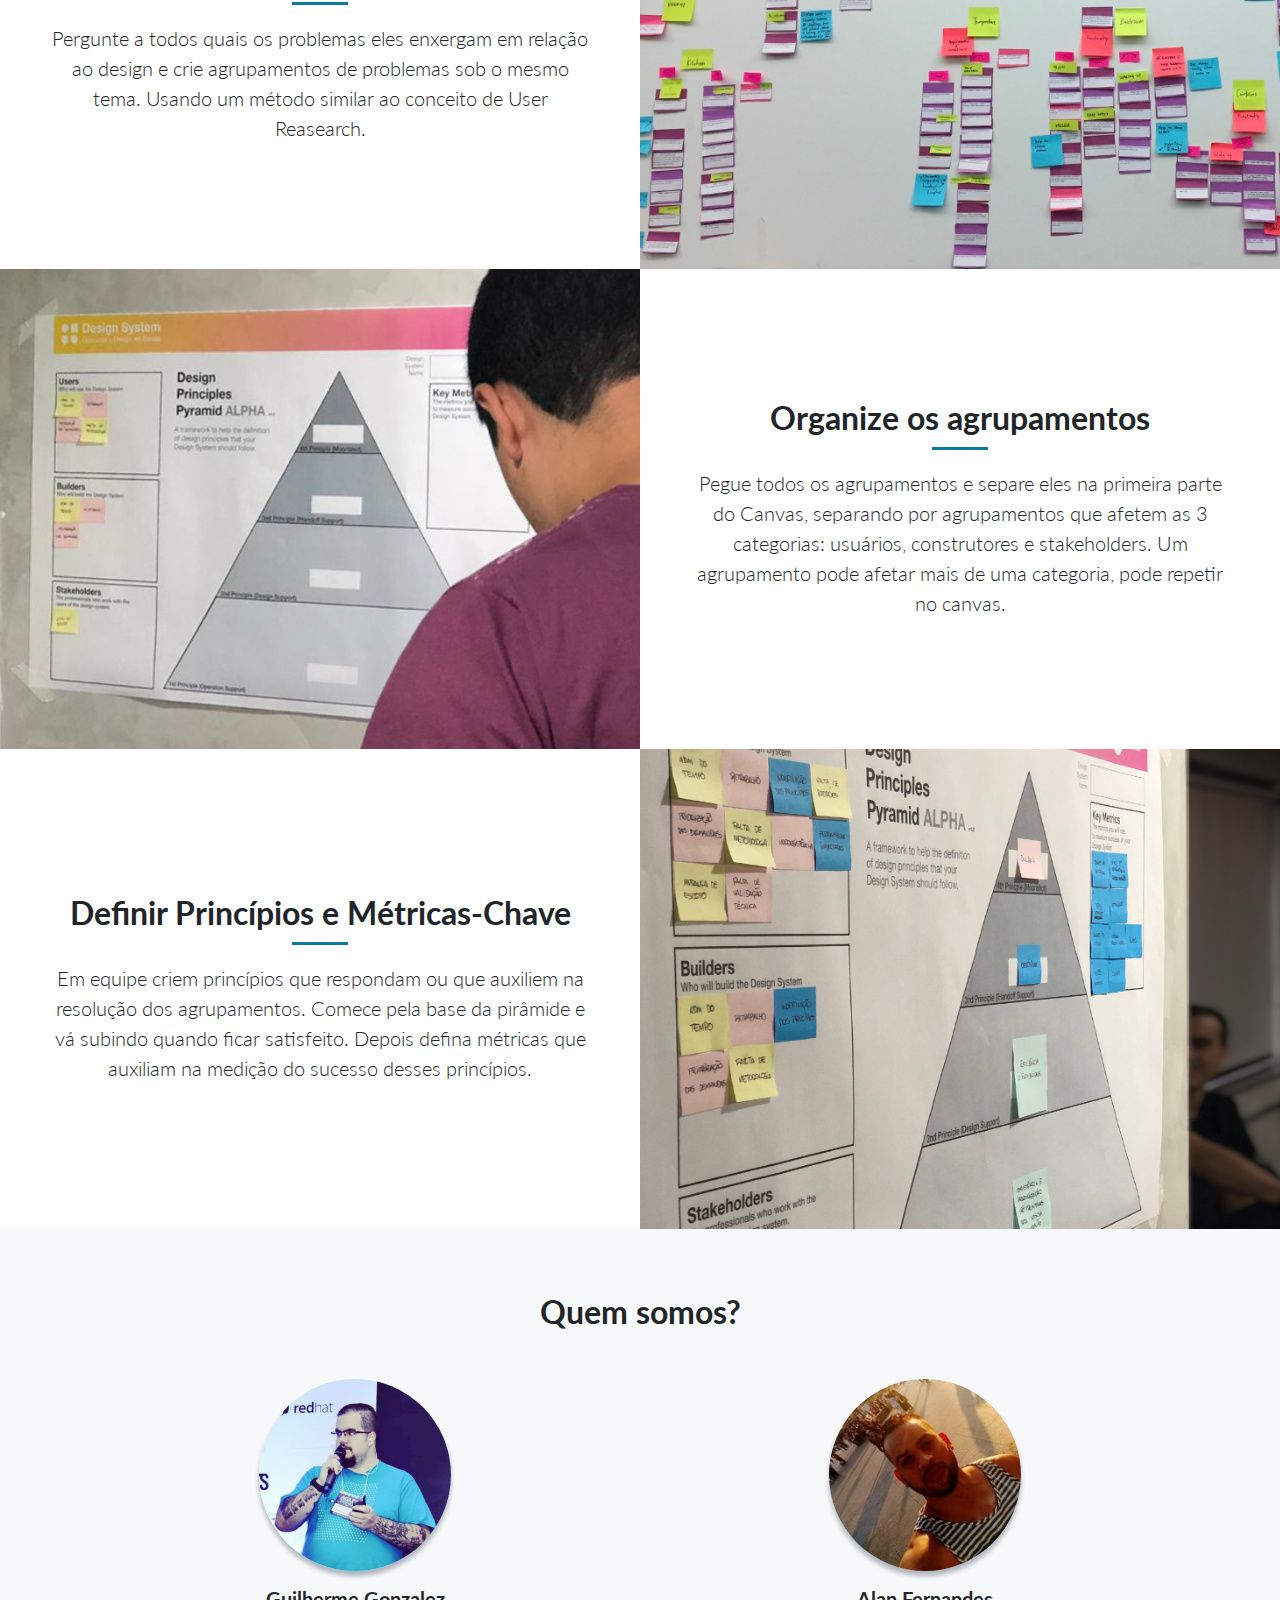
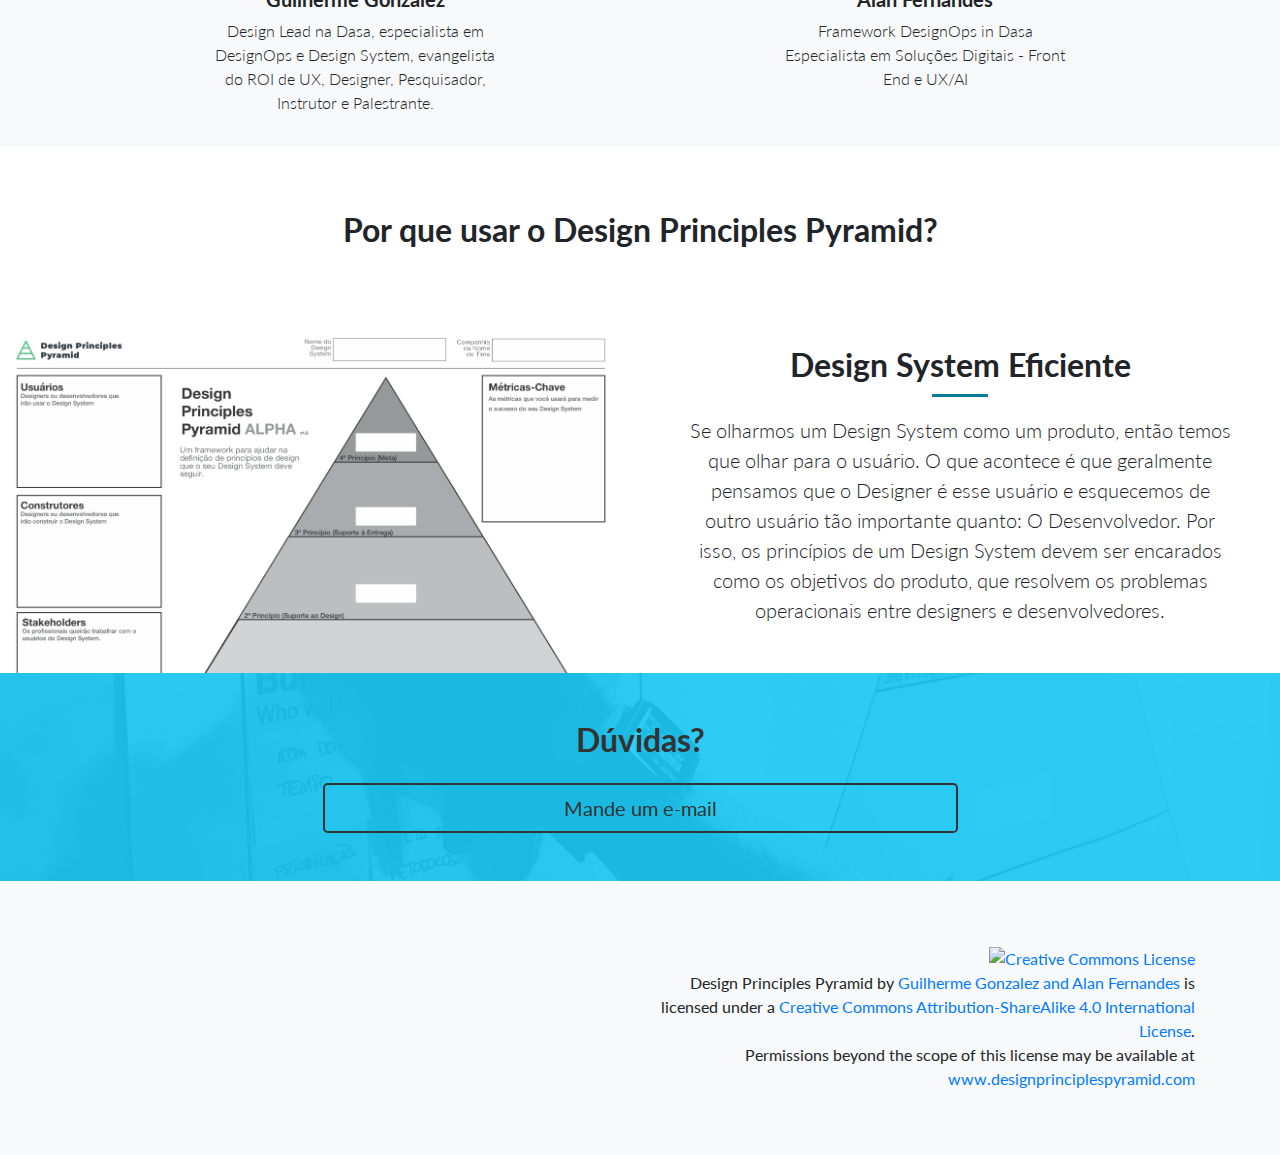
==== commit 0671e1d8: "flags and mobile fix" ====
--- a/index.html
+++ b/index.html
@@ -53,12 +53,11 @@
               <li class="nav-item">
                 <a class="nav-link scroll" href="#DesignPrinciplesCanvas" title="Design Principles Canvas">Design Principles Canvas</a>
               </li>
+              <ul class="languagepicker">
+                <a href="index-en.html"><li><img src="img/us.png"/>Inglês</li></a>
+              </ul>
             </ul>
           </div>          
-          <ul class="languagepicker">
-            <a href="index.html"><li>Português</li></a>
-              <a href="index-en.html"><li>Inglês</li></a>
-          </ul>
       </nav>
       <!-- END MENU NAVBAR -->
 
--- a/css/landing-page.min.css
+++ b/css/landing-page.min.css
@@ -44,16 +44,9 @@
 	display: inline-block;
 	padding: 0;
 	height: 40px;
-	overflow: hidden;
-	transition: all .3s ease;
 	margin: 0 50px 10px 0;
 	vertical-align: top;
-	float: left;
-}
-
-.languagepicker:hover {
-	/* don't forget the 1px border */
-	height: 81px;
+	float: right;
 }
 
 .languagepicker a{
@@ -78,7 +71,8 @@
 }
 
 .languagepicker li img {
-	margin-right: 5px;
+    margin-right: 5px;
+    height: 22px;
 }
 
 .roundborders {
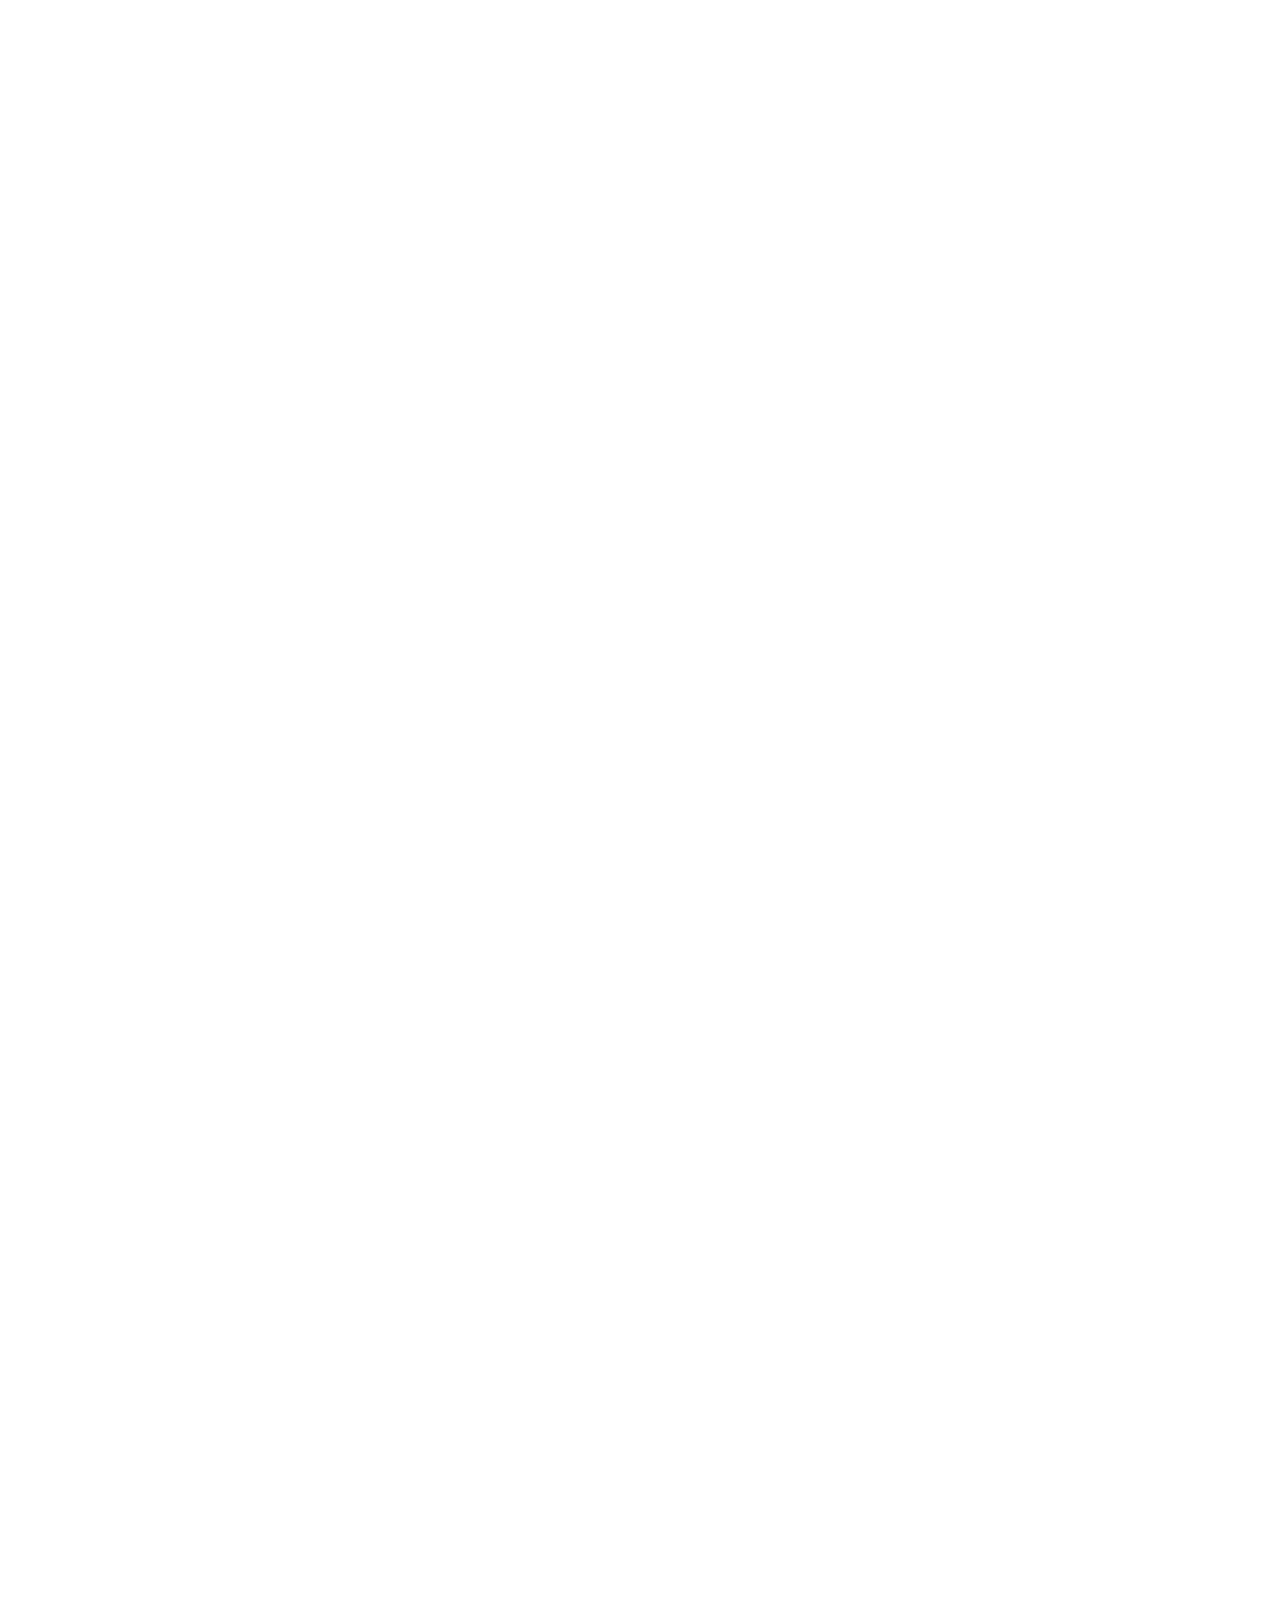
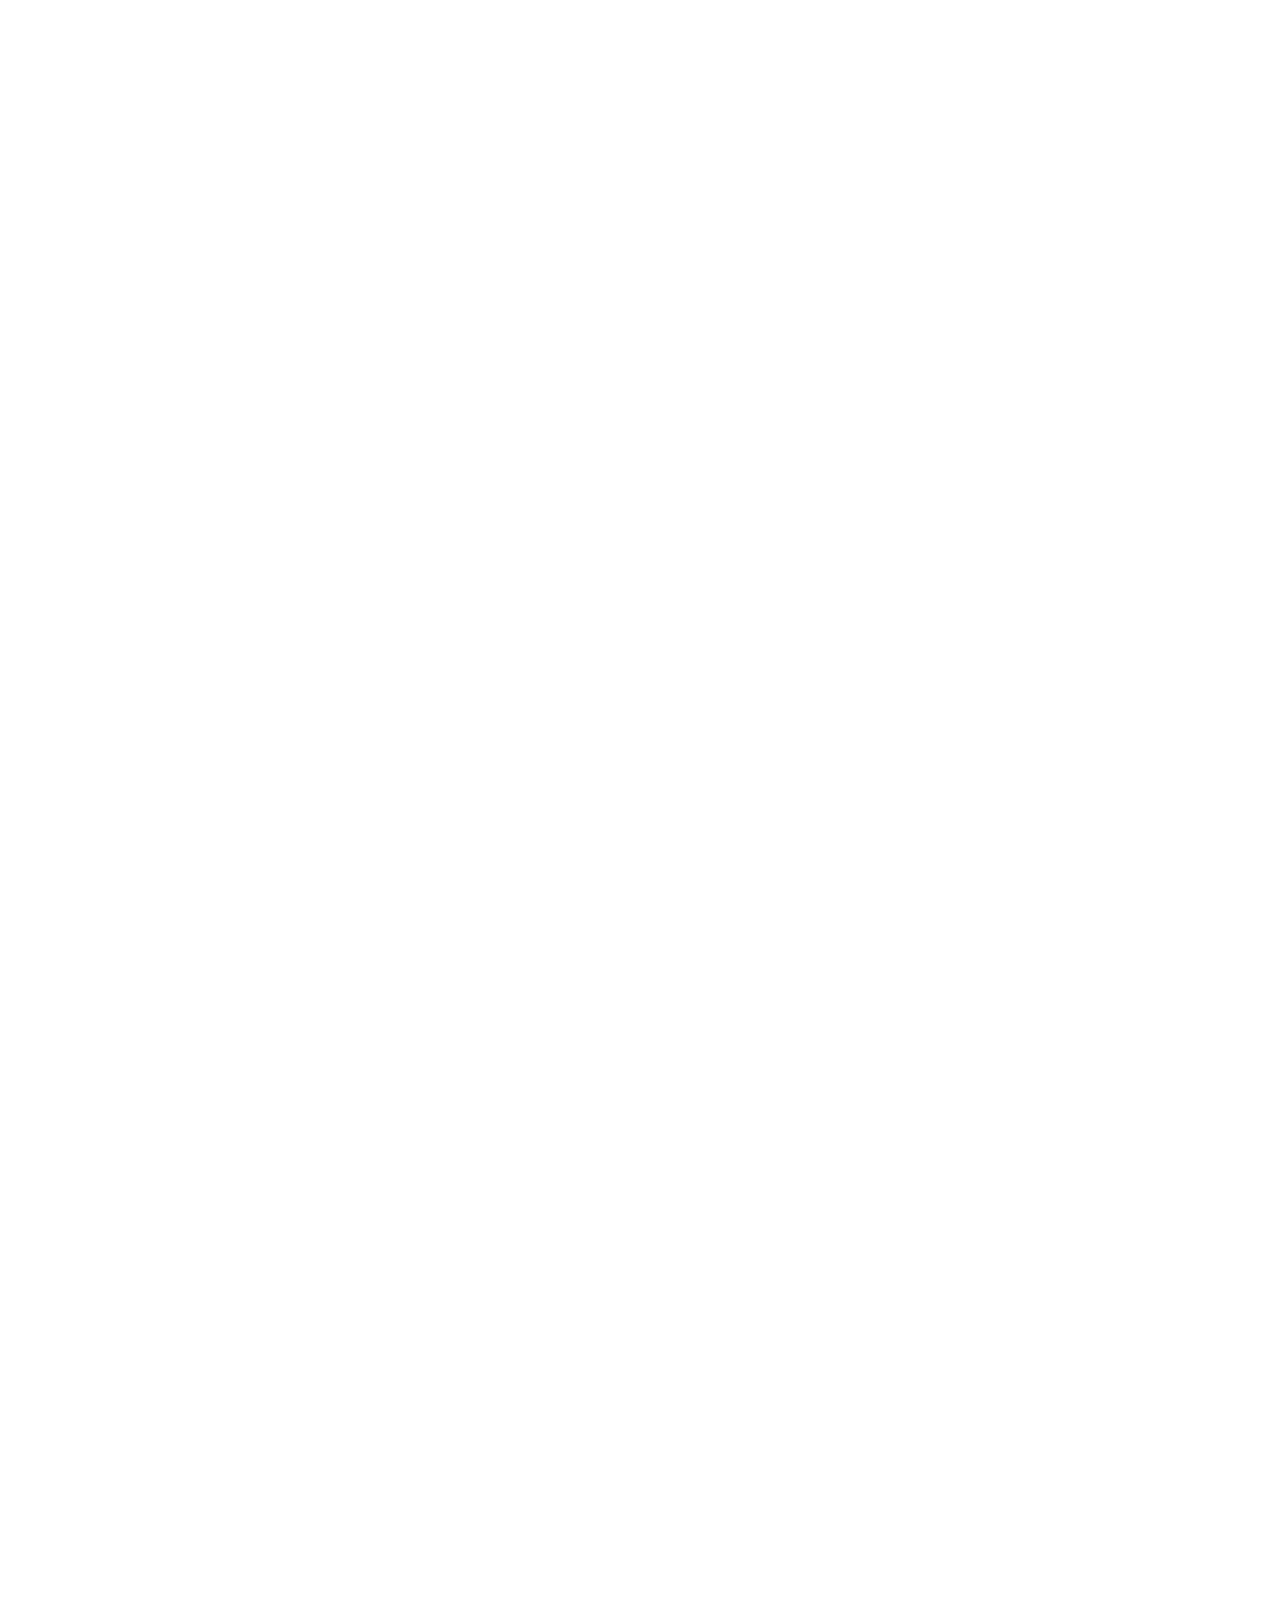
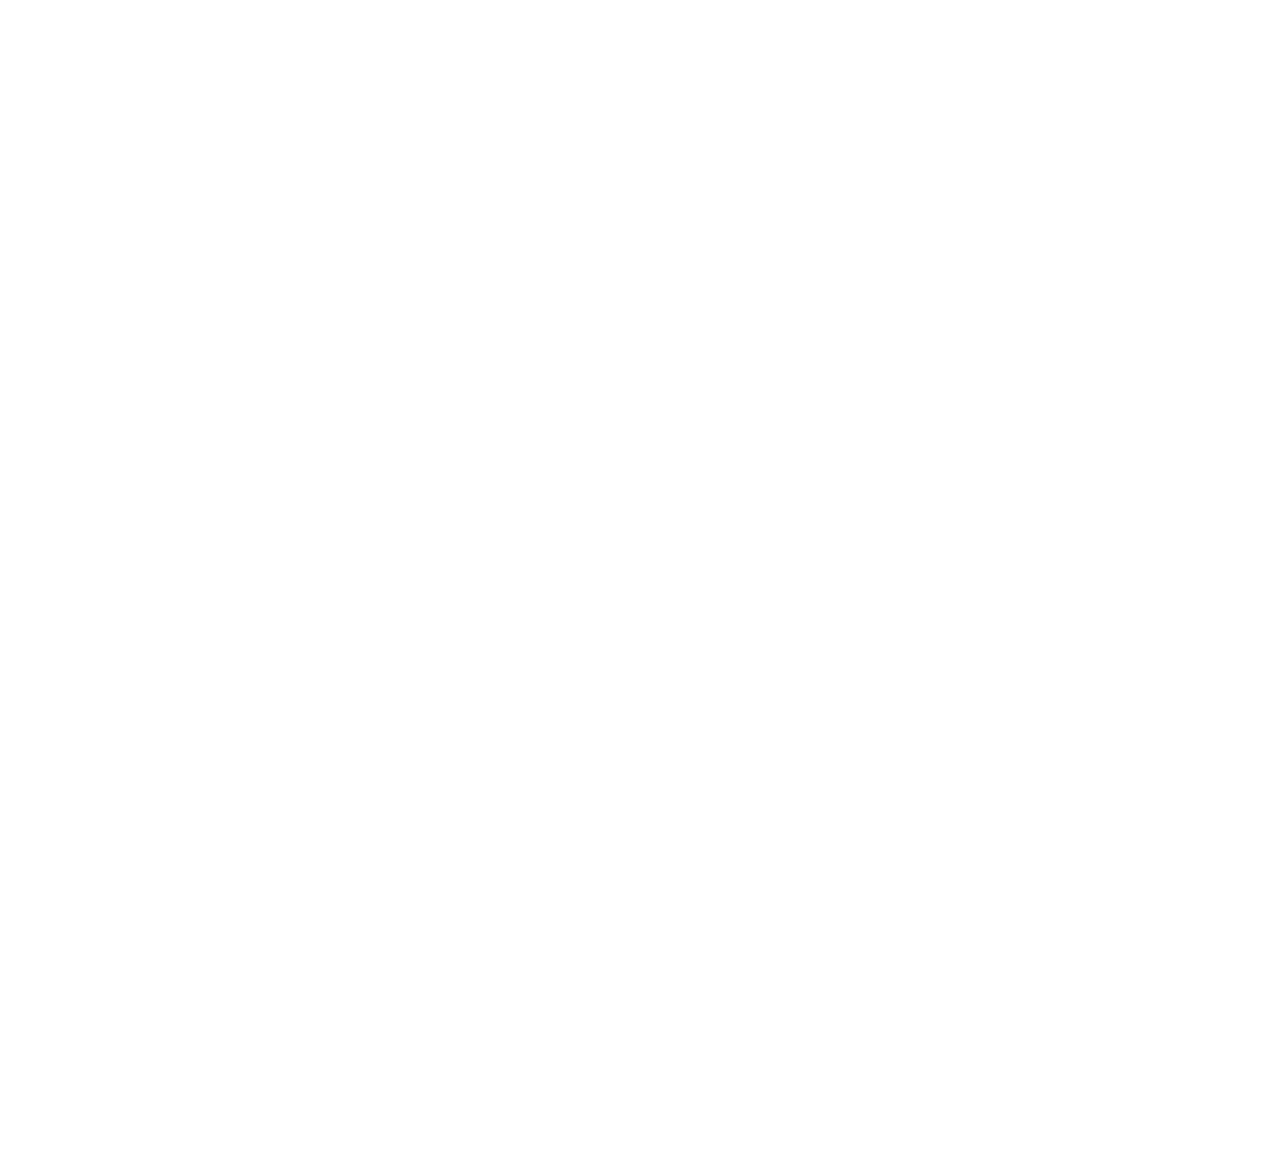
==== commit 6b8fee8c: "GO" ====
--- a/index.html
+++ b/index.html
@@ -7,6 +7,21 @@
   <meta name="viewport" content="width=device-width, initial-scale=1, shrink-to-fit=no">
   <meta name="description" content="">
   <meta name="author" content="">
+  
+  <!-- Google Tag Manager -->
+    <script>(function(w,d,s,l,i){w[l]=w[l]||[];w[l].push({'gtm.start':
+    new Date().getTime(),event:'gtm.js'});var f=d.getElementsByTagName(s)[0],
+    j=d.createElement(s),dl=l!='dataLayer'?'&l='+l:'';j.async=true;j.src=
+    'https://www.googletagmanager.com/gtm.js?id='+i+dl;f.parentNode.insertBefore(j,f);
+    })(window,document,'script','dataLayer','GTM-5LW66D7');</script>
+  <!-- End Google Tag Manager -->
+  <!-- Anti-flicker snippet (recommended)  -->
+    <style>.async-hide { opacity: 0 !important} </style>
+    <script>(function(a,s,y,n,c,h,i,d,e){s.className+=' '+y;h.start=1*new Date;
+    h.end=i=function(){s.className=s.className.replace(RegExp(' ?'+y),'')};
+    (a[n]=a[n]||[]).hide=h;setTimeout(function(){i();h.end=null},c);h.timeout=c;
+    })(window,document.documentElement,'async-hide','dataLayer',4000,
+    {'GTM-5LW66D7':true});</script>
 
   <title>Design Principles Pyramid</title>
 
@@ -24,6 +39,11 @@
 </head>
 
 <body>
+  
+ <!-- Google Tag Manager (noscript) -->
+<noscript><iframe src="https://www.googletagmanager.com/ns.html?id=GTM-5LW66D7"
+height="0" width="0" style="display:none;visibility:hidden"></iframe></noscript>
+<!-- End Google Tag Manager (noscript) -->
 
   <!-- Navigation -->
   <nav class="navbar navbar-light bg-light static-top">
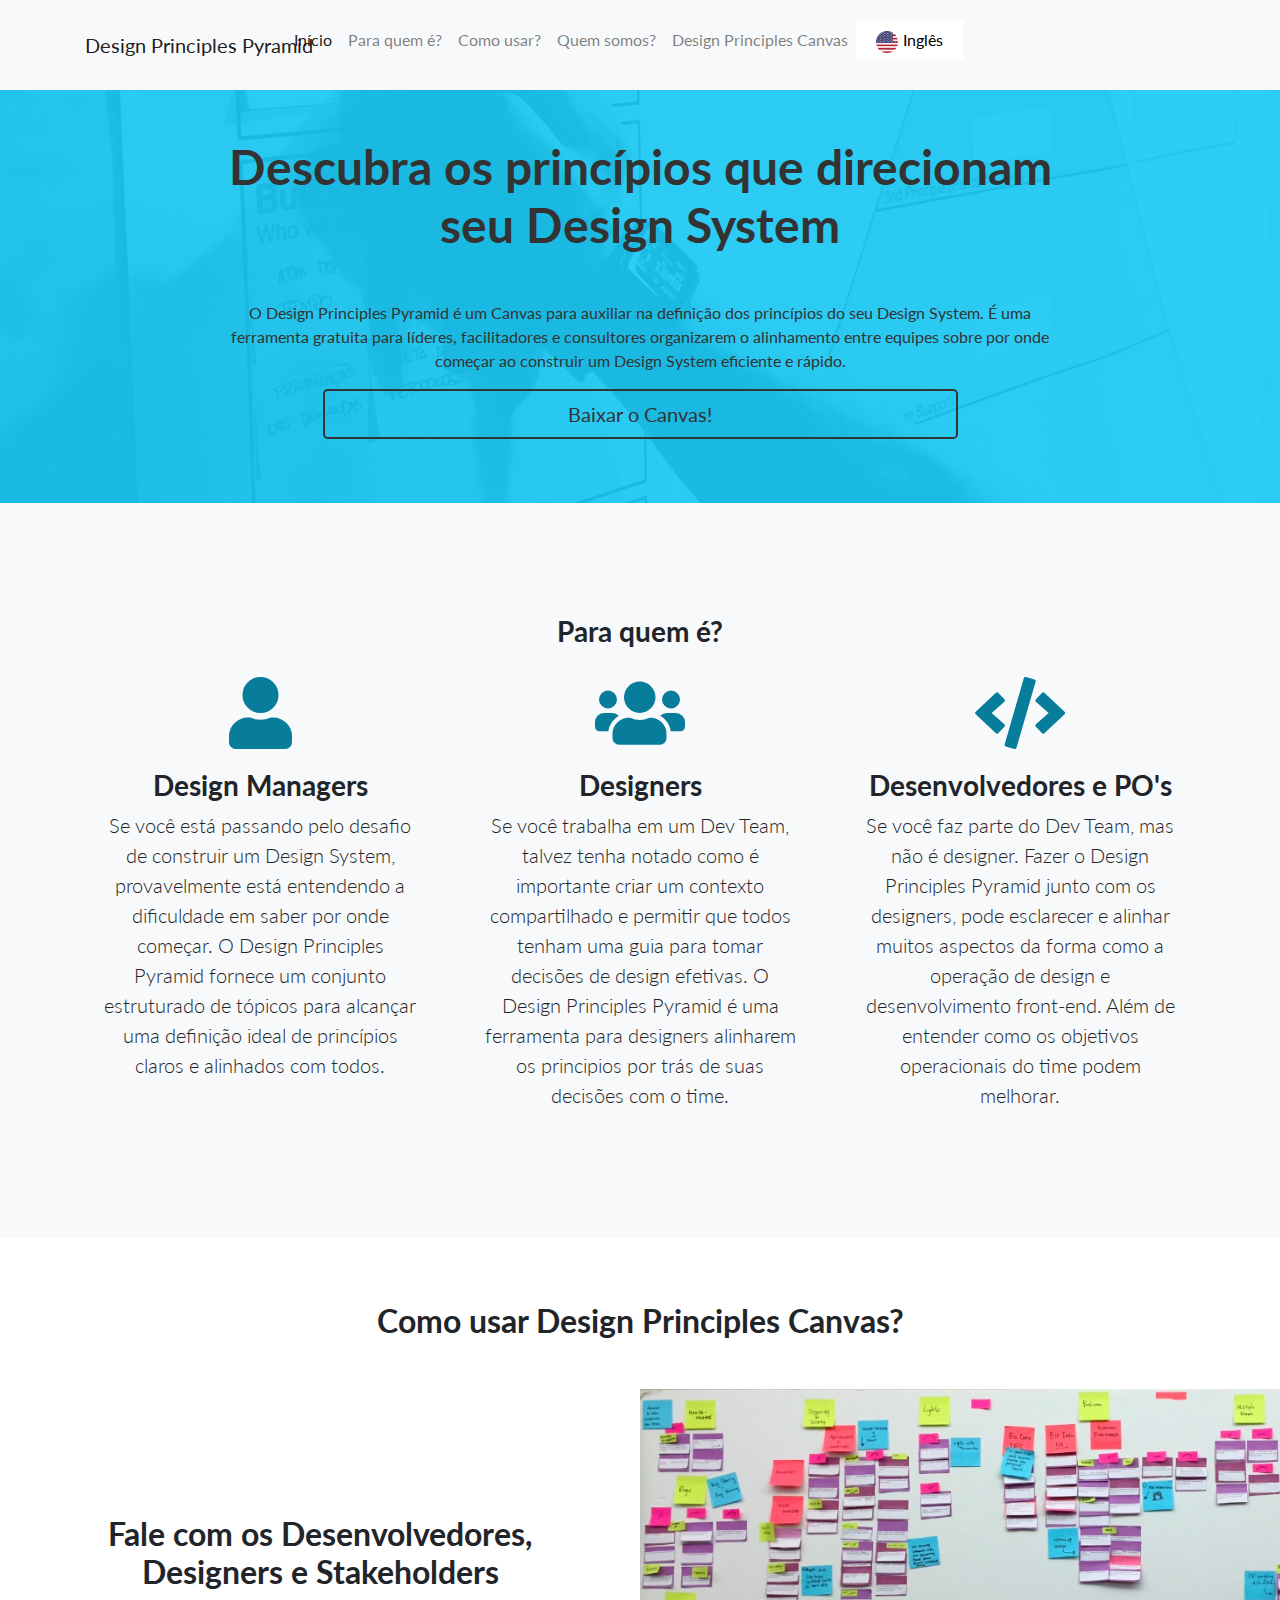
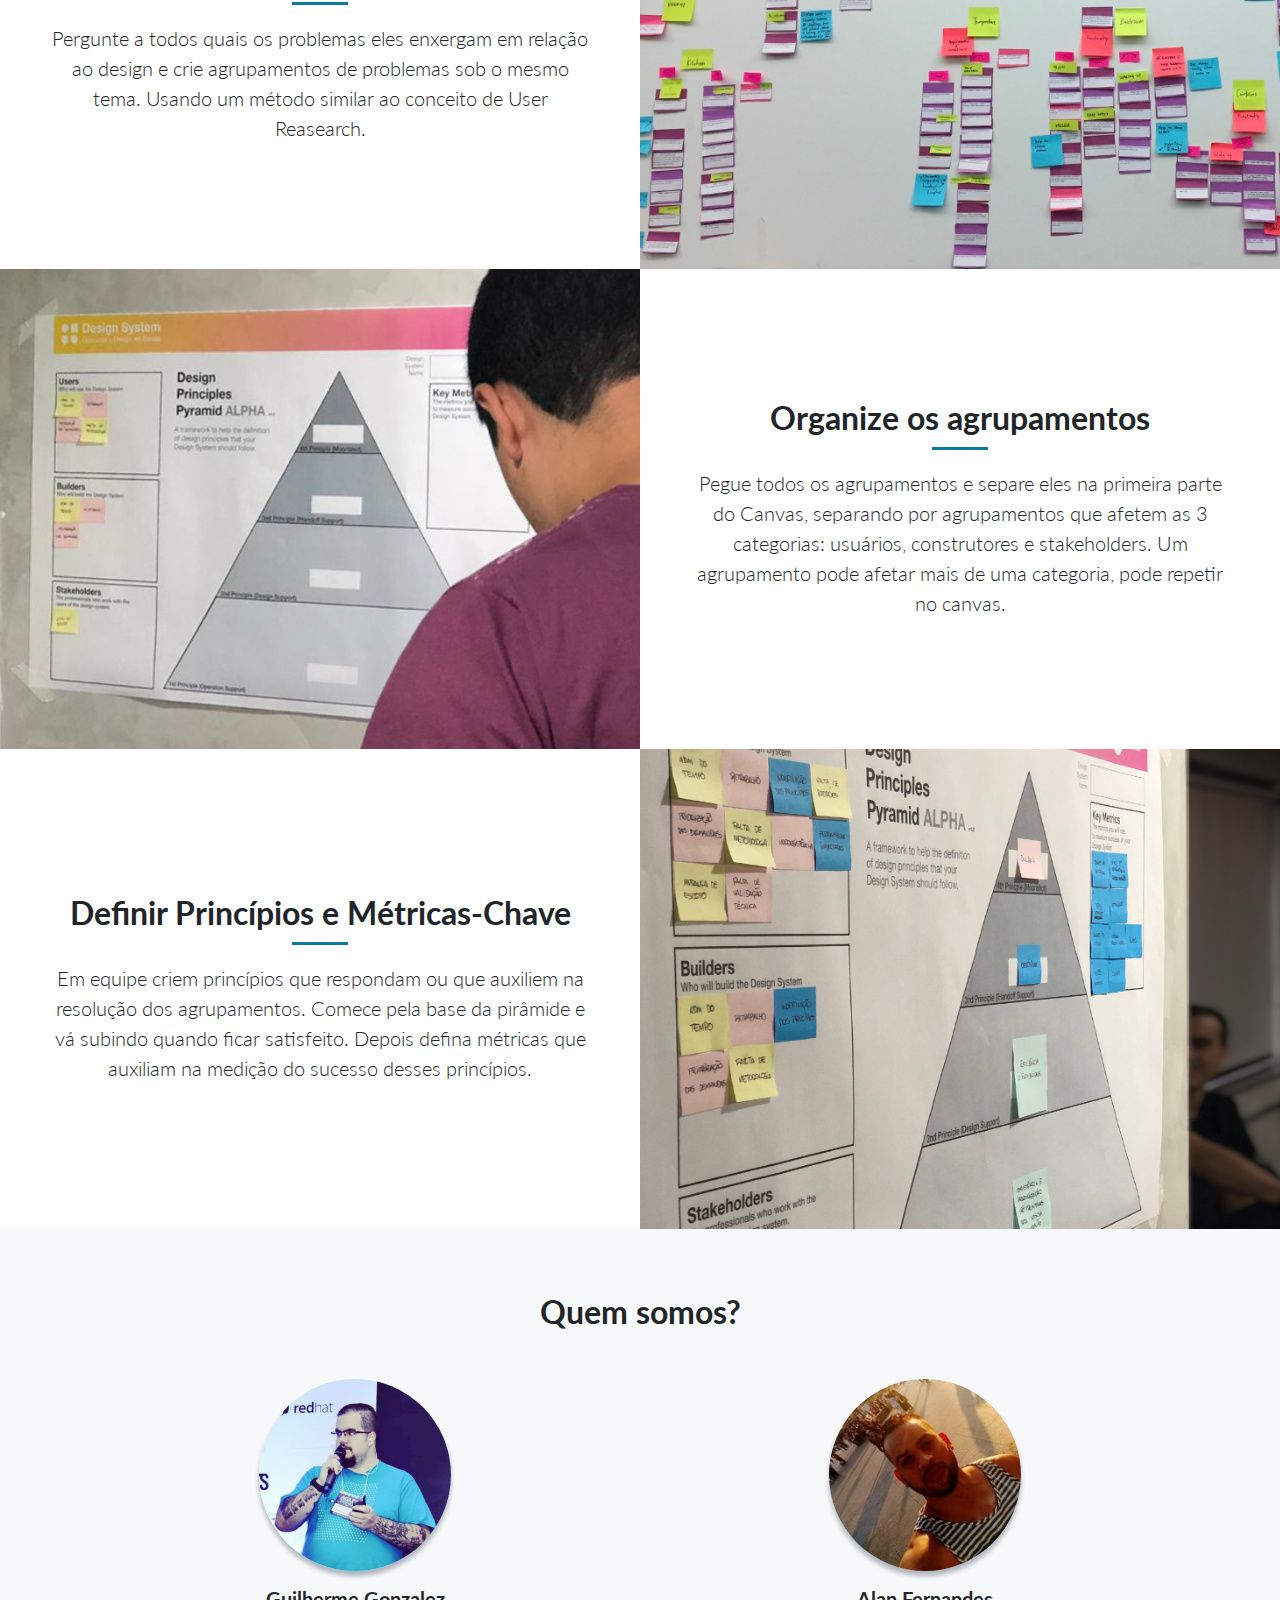
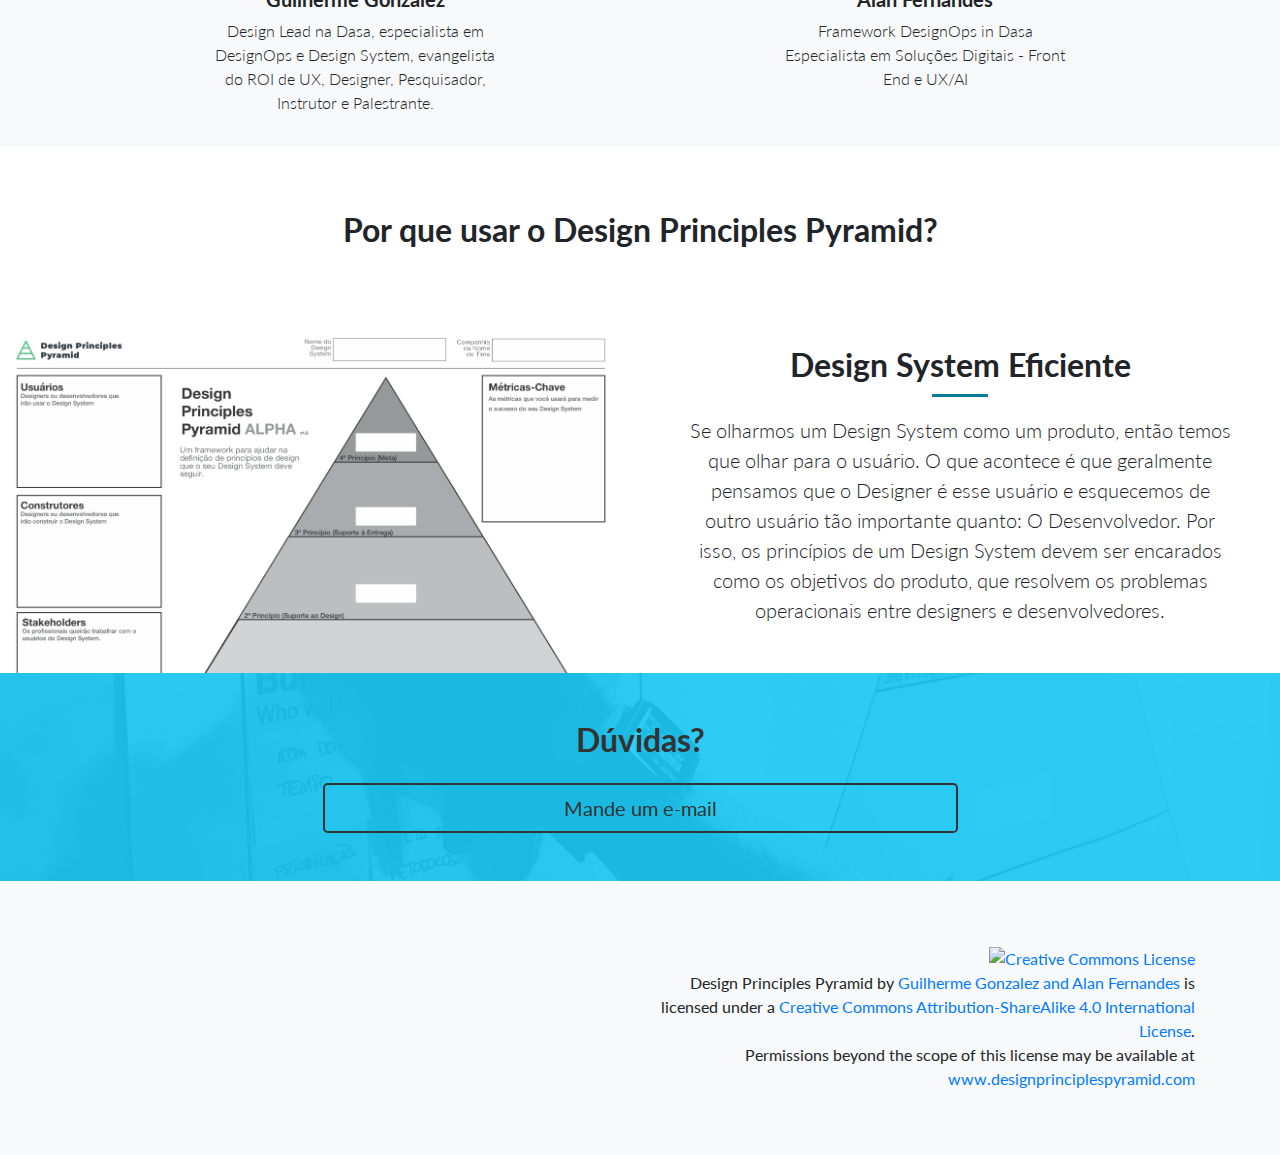
==== commit c6d2dffb: "Update index.html" ====
--- a/index.html
+++ b/index.html
@@ -15,13 +15,6 @@
     'https://www.googletagmanager.com/gtm.js?id='+i+dl;f.parentNode.insertBefore(j,f);
     })(window,document,'script','dataLayer','GTM-5LW66D7');</script>
   <!-- End Google Tag Manager -->
-  <!-- Anti-flicker snippet (recommended)  -->
-    <style>.async-hide { opacity: 0 !important} </style>
-    <script>(function(a,s,y,n,c,h,i,d,e){s.className+=' '+y;h.start=1*new Date;
-    h.end=i=function(){s.className=s.className.replace(RegExp(' ?'+y),'')};
-    (a[n]=a[n]||[]).hide=h;setTimeout(function(){i();h.end=null},c);h.timeout=c;
-    })(window,document.documentElement,'async-hide','dataLayer',4000,
-    {'GTM-5LW66D7':true});</script>
 
   <title>Design Principles Pyramid</title>
 
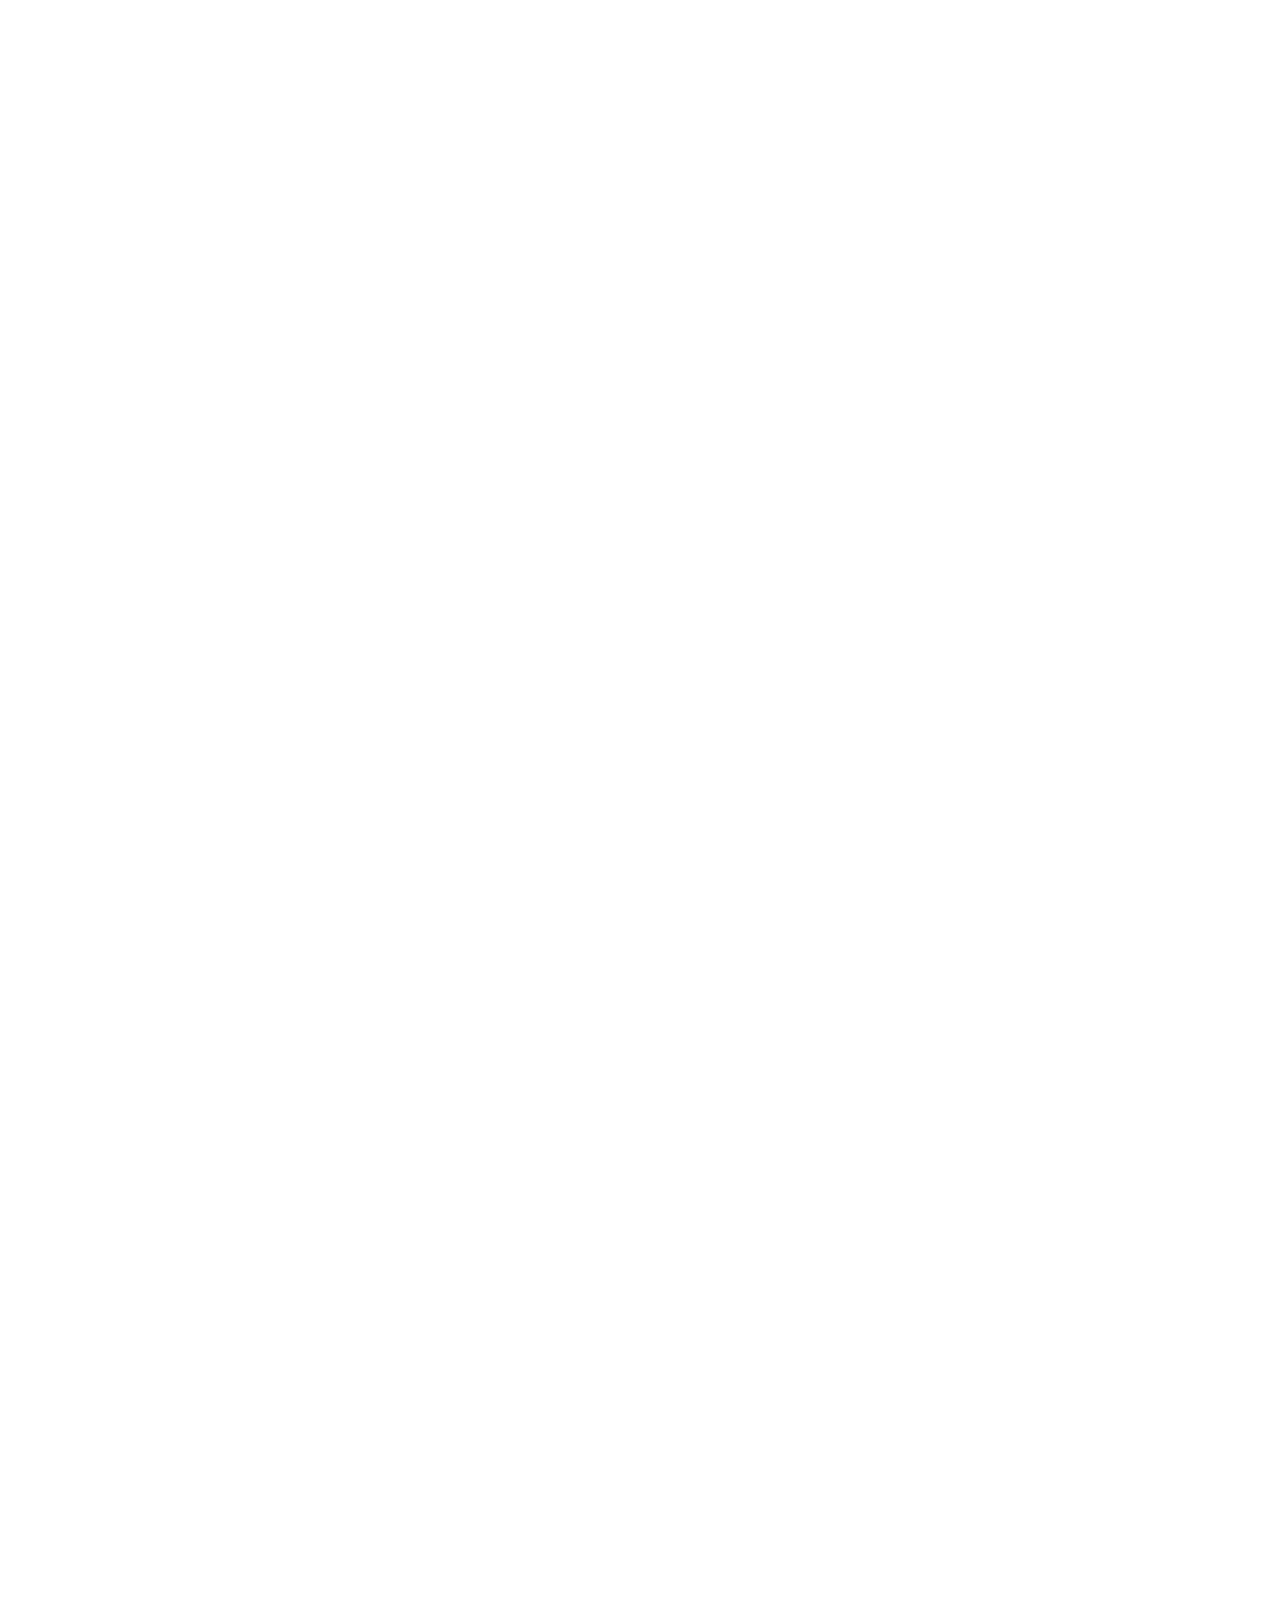
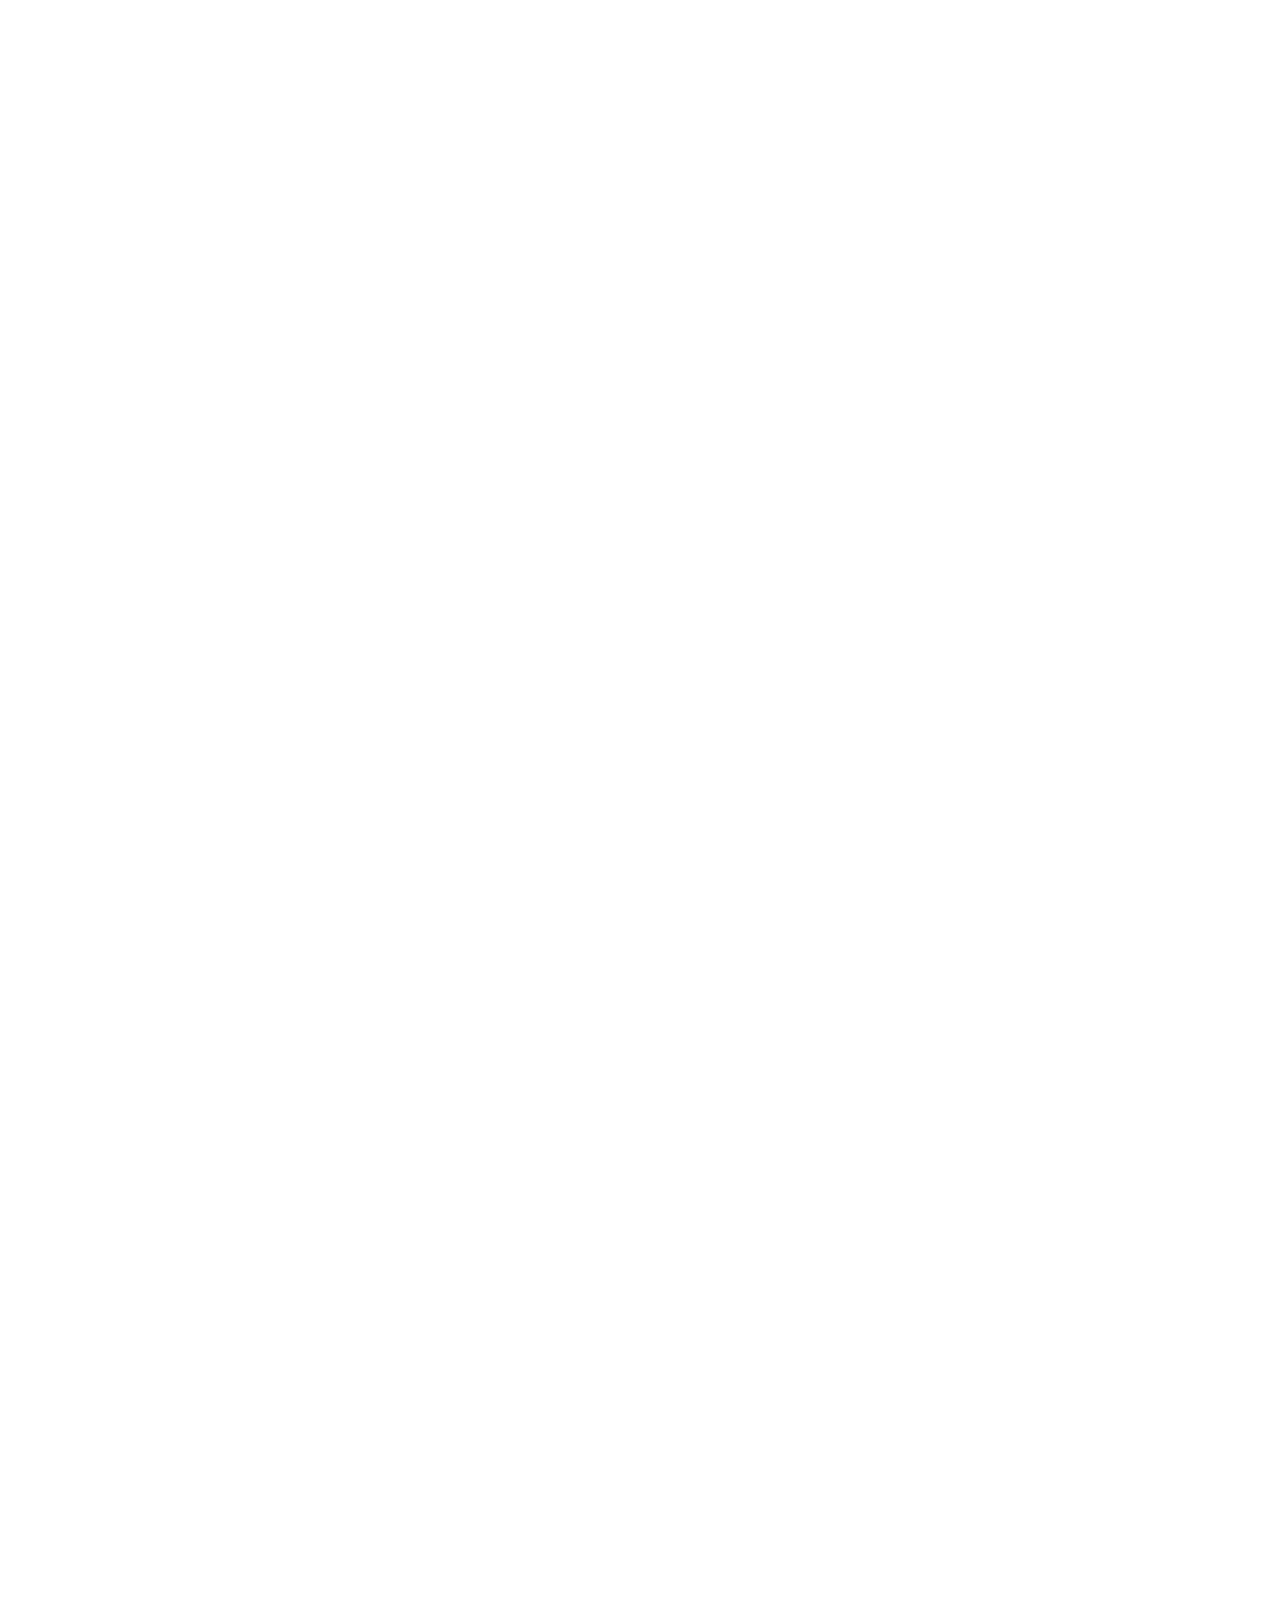
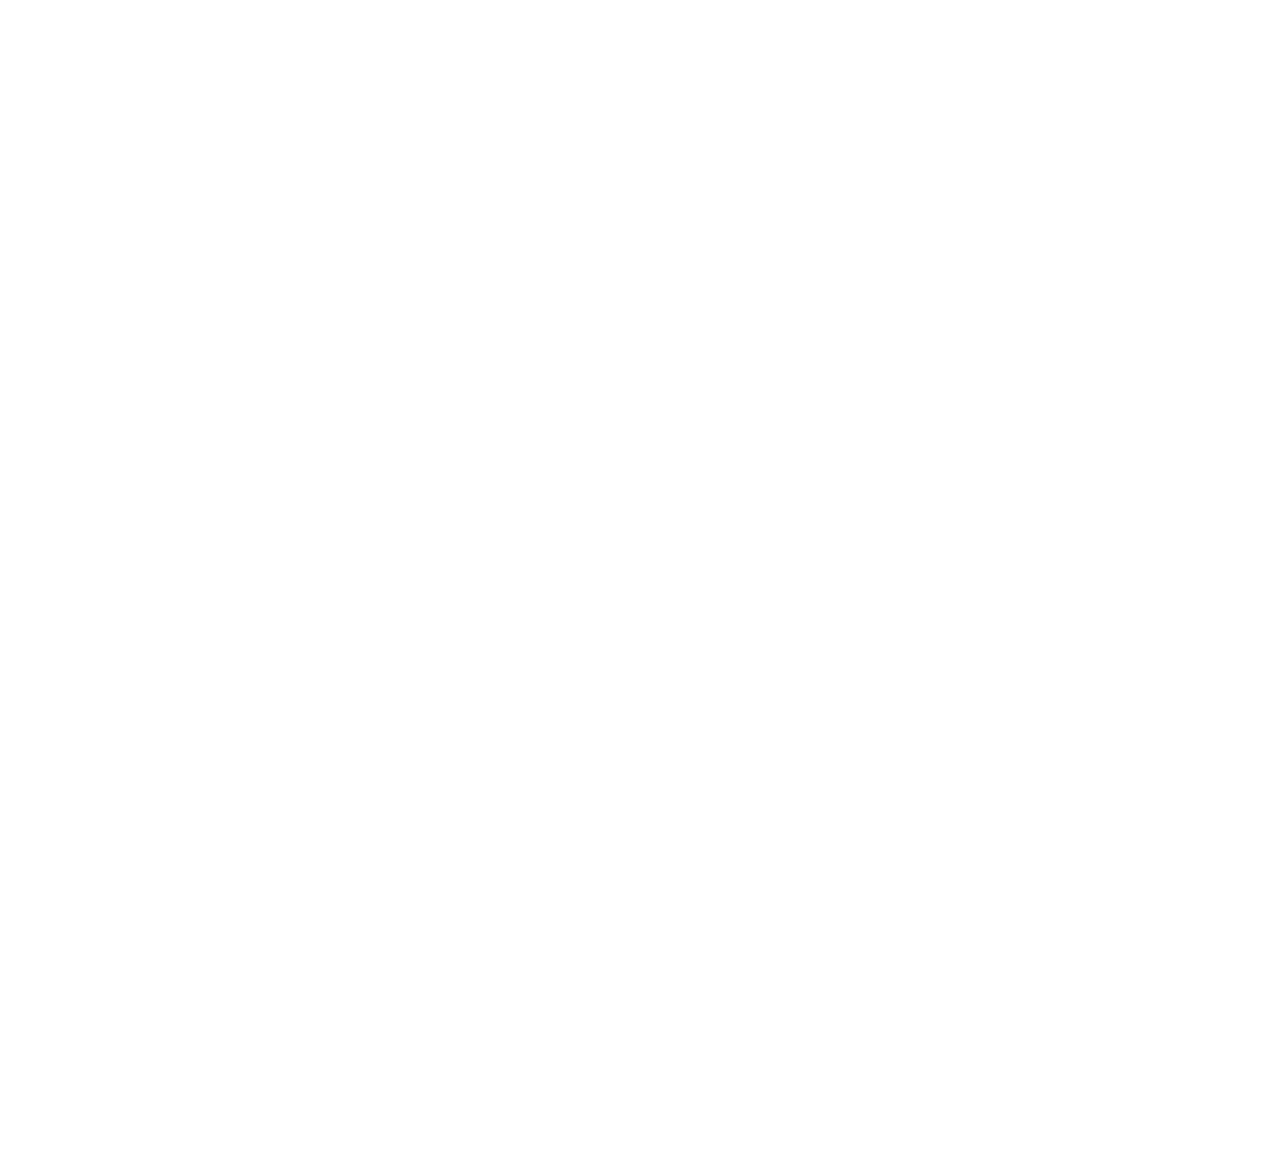
==== commit 4f36b155: "Update index.html" ====
--- a/index.html
+++ b/index.html
@@ -15,6 +15,14 @@
     'https://www.googletagmanager.com/gtm.js?id='+i+dl;f.parentNode.insertBefore(j,f);
     })(window,document,'script','dataLayer','GTM-5LW66D7');</script>
   <!-- End Google Tag Manager -->
+  <!-- Page hiding snippet (recommended) -->
+<style>.async-hide { opacity: 0 !important} </style>
+<script>
+(function(a,s,y,n,c,h,i,d,e){s.className+=' '+y;
+h.end=i=function(){s.className=s.className.replace(RegExp(' ?'+y),'')};
+(a[n]=a[n]||[]).hide=h;setTimeout(function(){i();h.end=null},c);
+})(window,document.documentElement,'async-hide','dataLayer',4000,{'GTM-5LW66D7':true});
+</script>
 
   <title>Design Principles Pyramid</title>
 
